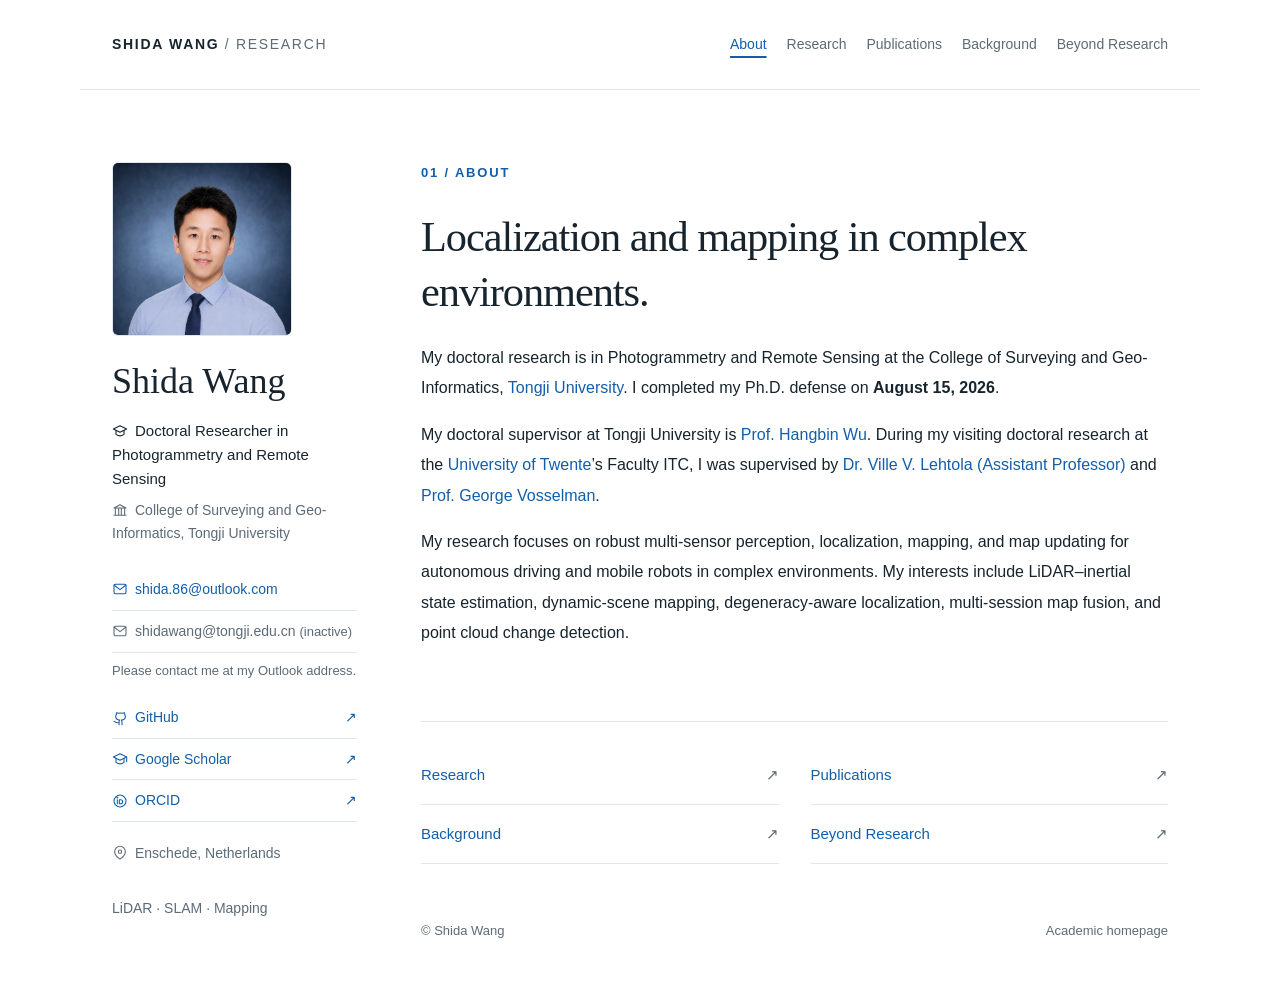
==== index.html @ eaeb23a0 "Publish academic homepage" ====
<!doctype html>
<html lang="en"><head><meta charset="utf-8"><meta name="viewport" content="width=device-width, initial-scale=1"><meta name="description" content="About · Shida Wang — LiDAR–inertial SLAM, mobile mapping, and point cloud change detection."><title>About · Shida Wang</title><link rel="stylesheet" href="style.css"></head><body><a class="skip" href="#main">Skip to content</a><header class="topbar"><a href="index.html" class="wordmark">SHIDA WANG<span> / RESEARCH</span></a><nav aria-label="Main navigation"><a href="index.html" aria-current="page">About</a><a href="research.html">Research</a><a href="publications.html">Publications</a><a href="background.html">Background</a><a href="life.html">Beyond Research</a></nav></header><div class="layout"><aside class="profile"><img class="portrait" src="images/shida-wang-portrait.jpg" alt="Portrait of Shida Wang" width="180" height="174" decoding="async"><h1>Shida Wang</h1><p class="role"><svg class="small-icon" viewBox="0 0 24 24" aria-hidden="true" fill="none" stroke="currentColor" stroke-width="1.6" stroke-linecap="round" stroke-linejoin="round"><path d="m2 9 10-5 10 5-10 5-10-5Z"/><path d="M6 11v6c4 3 8 3 12 0v-6"/></svg>Doctoral Researcher in Photogrammetry and Remote Sensing</p><p class="affiliation"><svg class="small-icon" viewBox="0 0 24 24" aria-hidden="true" fill="none" stroke="currentColor" stroke-width="1.6" stroke-linecap="round" stroke-linejoin="round"><path d="m3 9 9-5 9 5H3ZM5 10v9M10 10v9M14 10v9M19 10v9M3 20h18"/></svg>College of Surveying and Geo-Informatics, Tongji University</p><a class="profile-link email" href="mailto:shida.86@outlook.com"><svg class="small-icon" viewBox="0 0 24 24" aria-hidden="true" fill="none" stroke="currentColor" stroke-width="1.6" stroke-linecap="round" stroke-linejoin="round"><rect x="3" y="5" width="18" height="14" rx="2"/><path d="m3 6 9 7 9-7"/></svg>shida.86@outlook.com</a><div class="profile-link email inactive-email"><span><svg class="small-icon" viewBox="0 0 24 24" aria-hidden="true" fill="none" stroke="currentColor" stroke-width="1.6" stroke-linecap="round" stroke-linejoin="round"><rect x="3" y="5" width="18" height="14" rx="2"/><path d="m3 6 9 7 9-7"/></svg>shidawang@tongji.edu.cn <span class="email-status">(inactive)</span></span></div><p class="contact-note">Please contact me at my Outlook address.</p><a class="profile-link" href="https://github.com/Shidabot"><span class="link-label"><svg class="small-icon" viewBox="0 0 24 24" aria-hidden="true" fill="none" stroke="currentColor" stroke-width="1.6" stroke-linecap="round" stroke-linejoin="round"><path d="M9 19c-4 1-4-2-6-2m12 5v-4a3.5 3.5 0 0 0-1-3c3-.3 6-1.5 6-5a4 4 0 0 0-1-3c.3-1 .3-2-.2-3-2-.1-3 1-3 1a11 11 0 0 0-6 0s-1-1.1-3-1c-.5 1-.5 2-.2 3a4 4 0 0 0-1 3c0 3.5 3 4.7 6 5a3.5 3.5 0 0 0-1 3v4"/></svg>GitHub</span> <span aria-hidden="true">↗</span></a><a class="profile-link" href="https://scholar.google.com/citations?user=QrZsB-YAAAAJ"><span class="link-label"><svg class="small-icon" viewBox="0 0 24 24" aria-hidden="true" fill="none" stroke="currentColor" stroke-width="1.6" stroke-linecap="round" stroke-linejoin="round"><path d="m2 9 10-5 10 5-10 5-10-5Z"/><path d="M6 11v6c4 3 8 3 12 0v-6M22 9v7"/></svg>Google Scholar</span> <span aria-hidden="true">↗</span></a><a class="profile-link" href="https://orcid.org/0000-0001-6364-7758"><span class="link-label"><svg class="small-icon" viewBox="0 0 24 24" aria-hidden="true" fill="none" stroke="currentColor" stroke-width="1.6" stroke-linecap="round" stroke-linejoin="round"><circle cx="12" cy="12" r="9"/><path d="M8 10v6M11 10h2a3 3 0 0 1 0 6h-2v-6"/><circle cx="8" cy="7" r=".6"/></svg>ORCID</span> <span aria-hidden="true">↗</span></a><p class="address"><svg class="small-icon" viewBox="0 0 24 24" aria-hidden="true" fill="none" stroke="currentColor" stroke-width="1.6" stroke-linecap="round" stroke-linejoin="round"><path d="M20 10c0 6-8 11-8 11S4 16 4 10a8 8 0 1 1 16 0Z"/><circle cx="12" cy="10" r="2.5"/></svg>Enschede, Netherlands</p><div class="profile-note">LiDAR · SLAM · Mapping</div></aside><main id="main"><section id="about" class="intro"><div class="eyebrow">01 / ABOUT</div><h2>Localization and mapping in complex environments.</h2><p>My doctoral research is in Photogrammetry and Remote Sensing at the College of Surveying and Geo-Informatics, <a href="https://en.tongji.edu.cn/">Tongji University</a>. I completed my Ph.D. defense on <strong>August 15, 2026</strong>.</p><p>My doctoral supervisor at Tongji University is <a href="https://celiang.tongji.edu.cn/info/1300/4267.htm">Prof. Hangbin Wu</a>. During my visiting doctoral research at the <a href="https://www.utwente.nl/en/">University of Twente</a>’s Faculty ITC, I was supervised by <a href="https://people.utwente.nl/v.v.lehtola">Dr. Ville V. Lehtola (Assistant Professor)</a> and <a href="https://people.utwente.nl/george.vosselman">Prof. George Vosselman</a>.</p><p>My research focuses on robust multi-sensor perception, localization, mapping, and map updating for autonomous driving and mobile robots in complex environments. My interests include LiDAR–inertial state estimation, dynamic-scene mapping, degeneracy-aware localization, multi-session map fusion, and point cloud change detection.</p></section><div class="page-links" aria-label="Explore"><a href="research.html">Research<span aria-hidden="true">↗</span></a><a href="publications.html">Publications<span aria-hidden="true">↗</span></a><a href="background.html">Background<span aria-hidden="true">↗</span></a><a href="life.html">Beyond Research<span aria-hidden="true">↗</span></a></div><footer><span>© Shida Wang</span><span>Academic homepage</span></footer></main></div></body></html>
---- style.css ----
:root{color-scheme:light;--ink:#17242d;--muted:#5d6b76;--accent:#125eab;--line:#e0e6eb;--background:#fff}
*{box-sizing:border-box}html{scroll-behavior:smooth;scroll-padding-top:6rem}body{margin:0;background:var(--background);color:var(--ink);font-family:Arial,sans-serif;font-size:16px;line-height:1.75}a{color:var(--accent);text-decoration:none}a:hover{text-decoration:underline}a:focus-visible{outline:3px solid var(--accent);outline-offset:5px}.skip{position:absolute;left:1rem;top:-5rem;background:white;padding:.5rem;z-index:3}.skip:focus{top:1rem}.topbar{max-width:1120px;margin:auto;min-height:90px;padding:1.25rem 2rem;display:flex;align-items:center;justify-content:space-between;border-bottom:1px solid var(--line);gap:1.5rem}.wordmark{color:var(--ink);font-size:.875rem;font-weight:bold;letter-spacing:.12em}.wordmark span{color:var(--muted);font-weight:normal}nav{display:flex;gap:1.6rem;flex-wrap:wrap}nav a{color:var(--muted);font-size:.875rem}.layout{max-width:1120px;margin:0 auto;display:grid;grid-template-columns:245px minmax(0,1fr);gap:5rem;padding:4.5rem 2rem 2rem}.profile{align-self:start;position:sticky;top:3rem}.monogram{width:150px;height:150px;background:#edf3f9;color:#125eab;display:grid;place-items:center;border-radius:50%;font-family:Georgia,serif;font-size:4.5rem;letter-spacing:-.08em;border:1px solid #dce7f2}h1{font-family:Georgia,"Times New Roman",serif;font-size:2.25rem;line-height:1.2;font-weight:normal;margin:1.5rem 0 .5rem}.handle{color:var(--muted);margin:0 0 1.5rem;font-size:.9375rem}.profile-link{display:flex;justify-content:space-between;max-width:180px;border-bottom:1px solid var(--line);padding:.5rem 0}.profile-note{font-size:.875rem;color:var(--muted);margin-top:2rem}main{min-width:0}section{padding:2rem 0 2.5rem;border-bottom:1px solid var(--line)}section.intro{padding-top:0;padding-bottom:3.5rem}.eyebrow{font-size:.8125rem;font-weight:bold;letter-spacing:.14em;color:var(--accent);margin-bottom:1.5rem}.intro h2{font-family:Georgia,"Times New Roman",serif;font-weight:normal;font-size:3.25rem;letter-spacing:-.03em;line-height:1.15;margin:0 0 1.5rem}.section-heading{display:flex;align-items:center;justify-content:space-between;gap:1rem}.section-heading h2{font-family:Georgia,"Times New Roman",serif;font-size:1.65rem;line-height:1.3;font-weight:normal;margin:0 0 1.25rem}.section-heading span{color:var(--muted);font-size:.8125rem}.draft{color:var(--muted);margin:.5rem 0}.publication{display:grid;grid-template-columns:50px minmax(0,1fr);gap:1rem;padding:1.25rem 0}.publication h3{font-size:1.0625rem;margin:0}.publication p{margin:.25rem 0}.year,.venue{color:var(--muted);font-size:.875rem}.paper-links{display:flex;gap:1rem;font-size:.875rem}footer{display:flex;justify-content:space-between;gap:1rem;padding:2rem 0;color:var(--muted);font-size:.8125rem}@media(max-width:800px){.layout{gap:2.5rem;grid-template-columns:180px minmax(0,1fr)}.intro h2{font-size:2.5rem}}@media(max-width:600px){.topbar{padding:1.25rem;flex-direction:column;align-items:flex-start;gap:.75rem}nav{gap:1.25rem}.layout{display:block;padding:2.5rem 1.25rem 1rem}.profile{position:static;padding-bottom:2rem;margin-bottom:2rem;border-bottom:1px solid var(--line)}.monogram{width:95px;height:95px;font-size:3rem}.profile-note{margin-top:1rem}.intro h2{font-size:2.4rem}.section-heading h2{font-size:1.5rem}footer{flex-wrap:wrap}}@media(prefers-reduced-motion:reduce){html{scroll-behavior:auto}}
nav button{font:inherit;font-size:.875rem;color:var(--accent);background:transparent;border:1px solid var(--line);border-radius:4px;padding:.15rem .6rem;cursor:pointer}nav button:hover{background:#edf3f9}nav button:focus-visible{outline:3px solid var(--accent);outline-offset:4px}
.layout{grid-template-columns:245px minmax(0,1fr);gap:4rem}.role{font-size:.9375rem;margin:1rem 0 .5rem;color:var(--ink);line-height:1.6}.affiliation{font-size:.875rem;color:var(--muted);line-height:1.65;margin:0 0 1.5rem}.profile-link{max-width:100%;font-size:.875rem}.email{overflow-wrap:anywhere}.intro h2{font-family:Georgia,serif;font-size:2.65rem;line-height:1.3;letter-spacing:-.025em}.intro p{line-height:1.9}.research-grid{display:grid;grid-template-columns:1fr 1fr;gap:1.75rem 2rem}.research-item{border-top:2px solid #125eab;padding-top:1rem}.topic-number{color:var(--muted);font-size:.8125rem}.research-item h3{font-size:1.0625rem;line-height:1.5;margin:.5rem 0}.research-item p{font-size:.9375rem;color:var(--muted);margin:.5rem 0;line-height:1.85}.subheading{font-size:.875rem;color:var(--accent);letter-spacing:.05em;margin:1.5rem 0 .5rem}.publication{border-bottom:1px solid #edf0f3;padding:1.5rem 0}.publication:last-child{border-bottom:0}.publication h3{line-height:1.65}.authors{font-size:.875rem;color:var(--muted);line-height:1.7}.authors strong{color:var(--ink)}.venue{font-style:italic;line-height:1.65}.author-tag{display:inline-block;font-size:.8125rem;color:var(--accent);margin-top:.5rem}.experience{display:grid;grid-template-columns:90px minmax(0,1fr);gap:1.5rem;padding:1rem 0}.experience h3{font-size:1rem;line-height:1.65;margin:0}.experience p{font-size:.9375rem;margin:.3rem 0}.detail{color:var(--muted)}.honors{padding-left:1.25rem}.honors li{padding:.35rem 0;font-size:.9375rem}.skills{display:grid;grid-template-columns:150px minmax(0,1fr);gap:.8rem 1.5rem;font-size:.9375rem}.skills dt{font-weight:bold}.skills dd{margin:0;color:var(--muted);overflow-wrap:anywhere}section{scroll-margin-top:1rem}@media(max-width:850px){.layout{grid-template-columns:200px minmax(0,1fr);gap:2rem}.research-grid{grid-template-columns:1fr}.intro h2{font-size:2.2rem}.skills{grid-template-columns:1fr;gap:.3rem}.skills dd{margin-bottom:.75rem}}@media(max-width:600px){.layout{display:block}.profile{display:grid;grid-template-columns:100px minmax(0,1fr);column-gap:1.25rem}.profile .monogram{grid-row:1/4}.profile h1{font-size:1.8rem;margin:0}.profile .role,.profile .affiliation{margin:.3rem 0}.profile-link,.profile-note{grid-column:1/-1}.profile-note{margin-top:.75rem}.experience{grid-template-columns:1fr;gap:.25rem}.intro h2{font-size:2rem}.publication{grid-template-columns:1fr;gap:.2rem}.research-grid{gap:1.5rem}nav{align-items:center}.topbar .wordmark{font-size:.8125rem}}

nav a[aria-current="page"]{color:var(--accent);text-decoration:underline;text-underline-offset:7px;text-decoration-thickness:2px}nav{gap:1.25rem}.page-links{display:grid;grid-template-columns:1fr 1fr;gap:0 2rem;margin:1.5rem 0}.page-links a{padding:1rem 0;border-bottom:1px solid var(--line);display:flex;align-items:center;justify-content:space-between;font-size:.9375rem}.page-links a span{color:var(--muted)}main>.eyebrow+section{padding-top:0}main>.eyebrow{margin-bottom:1.5rem}@media(max-width:1000px){.topbar{align-items:flex-start;flex-direction:column;gap:1rem}nav{gap:.75rem 1.25rem}}@media(max-width:600px){.page-links{grid-template-columns:1fr}}

.photo-gallery{display:grid;grid-template-columns:minmax(0,1fr) minmax(0,1fr);gap:1.75rem;align-items:start;margin-top:2rem}.photo-gallery figure{margin:0;min-width:0}.photo-gallery img{display:block;width:100%;height:auto;border-radius:4px}.photo-gallery figure>a{display:block}.photo-gallery figcaption{padding:.8rem 0}.photo-gallery h3{font-size:1rem;line-height:1.5;margin:0}.photo-gallery figcaption p{font-size:.875rem;color:var(--muted);margin:.2rem 0;line-height:1.6}@media(max-width:850px){.photo-gallery{grid-template-columns:1fr;gap:1.5rem}}

/* Independent photo columns preserve natural image proportions. */
.photo-gallery{display:block;columns:2;column-gap:1.75rem}.photo-gallery figure{break-inside:avoid;margin:0 0 1.5rem}.photo-gallery figure:nth-child(2){break-after:column}@media(max-width:850px){.photo-gallery{columns:1}.photo-gallery figure:nth-child(2){break-after:auto}}

.photo-gallery figure:nth-child(1) img,.photo-gallery figure:nth-child(4) img{aspect-ratio:10/7;object-fit:cover}.photo-gallery figure:nth-child(2) img,.photo-gallery figure:nth-child(3) img{aspect-ratio:3/4;object-fit:cover}.photo-gallery figure:nth-child(2) img{object-position:center 65%}

.portrait{display:block;width:180px;max-width:100%;height:auto;border-radius:6px;border:1px solid var(--line)}@media(max-width:600px){.profile .portrait{grid-row:1/4;width:100px;align-self:start}}

.inactive-email{color:var(--muted)}.email-status{font-size:.8125rem}.contact-note{font-size:.8125rem;line-height:1.6;color:var(--muted);margin:.5rem 0 1rem}@media(max-width:600px){.contact-note{grid-column:1/-1}}

.small-icon{display:inline-block;width:16px;height:16px;flex:none;vertical-align:-3px;margin-right:7px}.link-label{display:inline-flex;align-items:center}.profile-link.email{display:block}.defense-note{font-size:.8125rem;line-height:1.6;color:var(--accent);margin:.5rem 0 1rem}@media(max-width:600px){.defense-note{grid-column:2}.profile .portrait{grid-row:1/5}}

.address{font-size:.875rem;color:var(--muted);margin:1.25rem 0 0;line-height:1.6}@media(max-width:600px){.address{grid-column:1/-1}.profile .portrait{grid-row:1/4}}
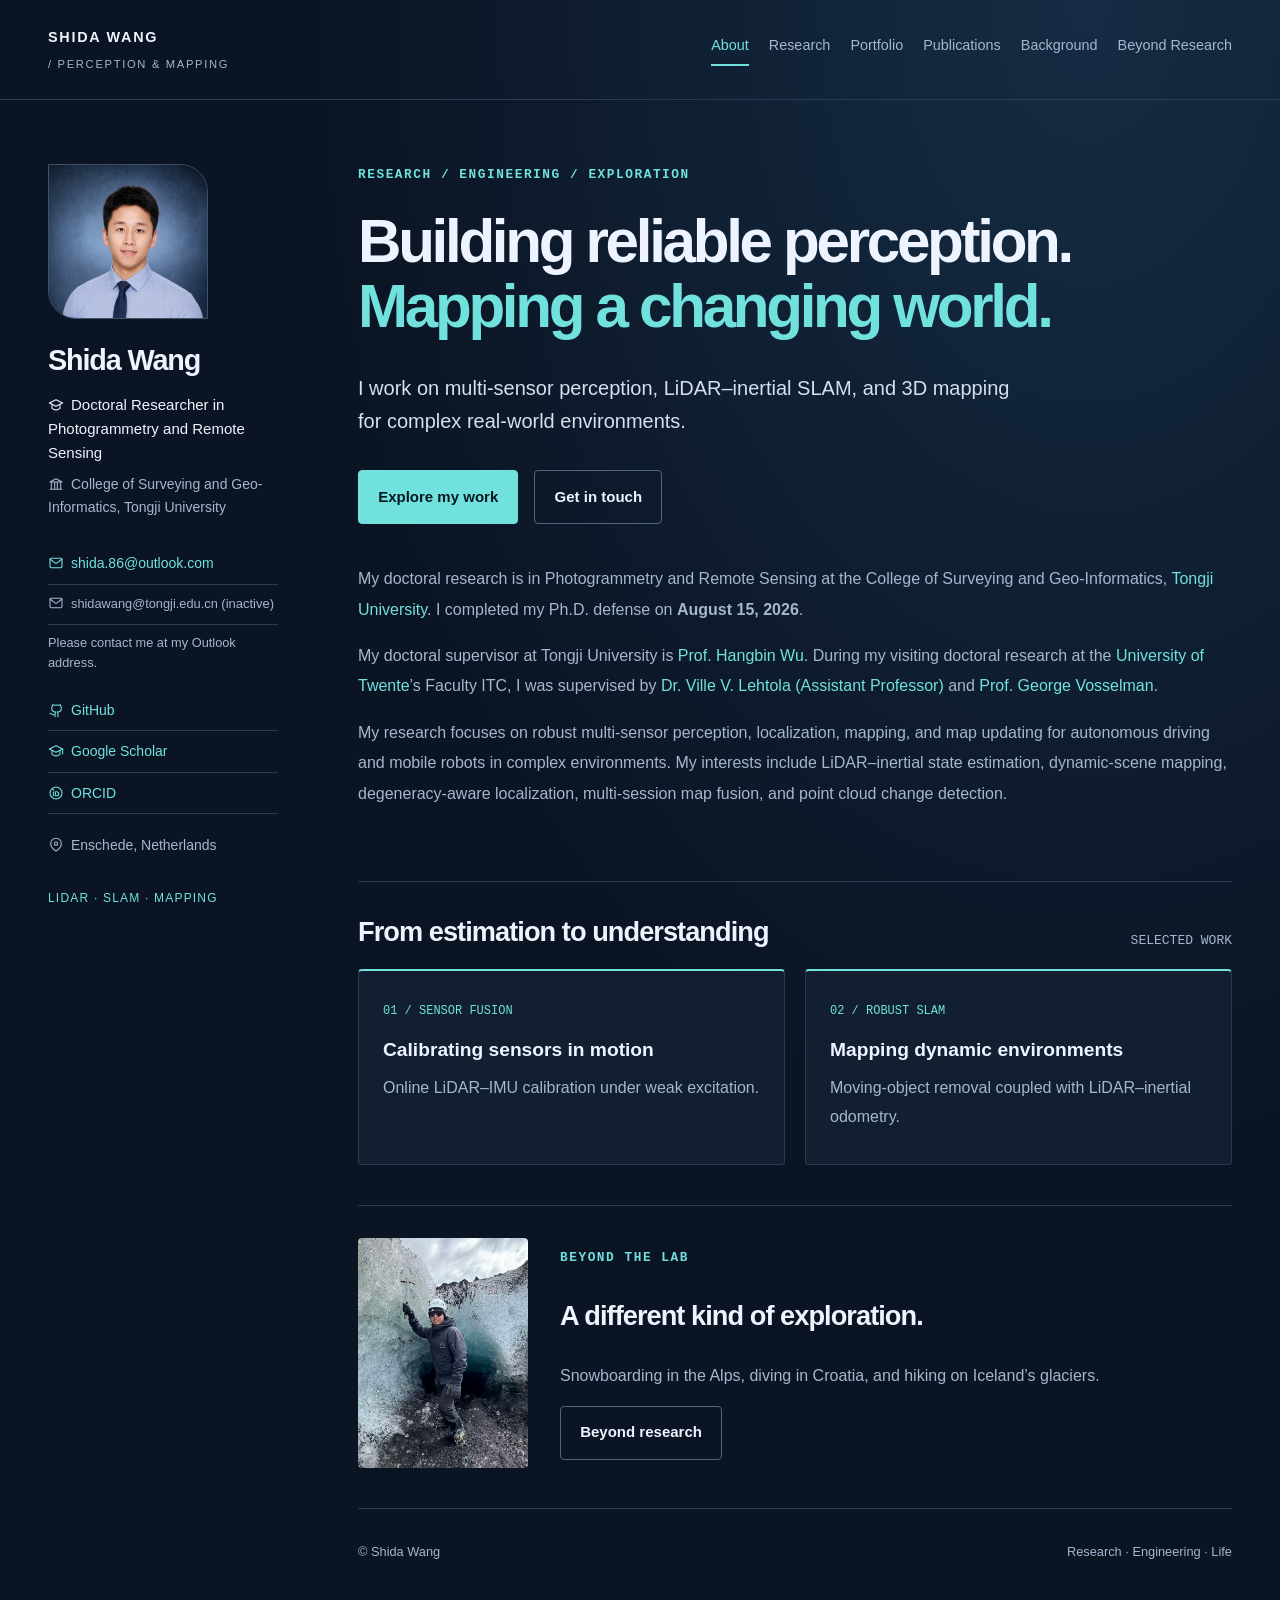
==== commit 28b34851: "Redesign personal site with research, engineering portfolio and life" ====
--- a/index.html
+++ b/index.html
@@ -1,2 +1,2 @@
-<!doctype html>
-<html lang="en"><head><meta charset="utf-8"><meta name="viewport" content="width=device-width, initial-scale=1"><meta name="description" content="About · Shida Wang — LiDAR–inertial SLAM, mobile mapping, and point cloud change detection."><title>About · Shida Wang</title><link rel="stylesheet" href="style.css"></head><body><a class="skip" href="#main">Skip to content</a><header class="topbar"><a href="index.html" class="wordmark">SHIDA WANG<span> / RESEARCH</span></a><nav aria-label="Main navigation"><a href="index.html" aria-current="page">About</a><a href="research.html">Research</a><a href="publications.html">Publications</a><a href="background.html">Background</a><a href="life.html">Beyond Research</a></nav></header><div class="layout"><aside class="profile"><img class="portrait" src="images/shida-wang-portrait.jpg" alt="Portrait of Shida Wang" width="180" height="174" decoding="async"><h1>Shida Wang</h1><p class="role"><svg class="small-icon" viewBox="0 0 24 24" aria-hidden="true" fill="none" stroke="currentColor" stroke-width="1.6" stroke-linecap="round" stroke-linejoin="round"><path d="m2 9 10-5 10 5-10 5-10-5Z"/><path d="M6 11v6c4 3 8 3 12 0v-6"/></svg>Doctoral Researcher in Photogrammetry and Remote Sensing</p><p class="affiliation"><svg class="small-icon" viewBox="0 0 24 24" aria-hidden="true" fill="none" stroke="currentColor" stroke-width="1.6" stroke-linecap="round" stroke-linejoin="round"><path d="m3 9 9-5 9 5H3ZM5 10v9M10 10v9M14 10v9M19 10v9M3 20h18"/></svg>College of Surveying and Geo-Informatics, Tongji University</p><a class="profile-link email" href="mailto:shida.86@outlook.com"><svg class="small-icon" viewBox="0 0 24 24" aria-hidden="true" fill="none" stroke="currentColor" stroke-width="1.6" stroke-linecap="round" stroke-linejoin="round"><rect x="3" y="5" width="18" height="14" rx="2"/><path d="m3 6 9 7 9-7"/></svg>shida.86@outlook.com</a><div class="profile-link email inactive-email"><span><svg class="small-icon" viewBox="0 0 24 24" aria-hidden="true" fill="none" stroke="currentColor" stroke-width="1.6" stroke-linecap="round" stroke-linejoin="round"><rect x="3" y="5" width="18" height="14" rx="2"/><path d="m3 6 9 7 9-7"/></svg>shidawang@tongji.edu.cn <span class="email-status">(inactive)</span></span></div><p class="contact-note">Please contact me at my Outlook address.</p><a class="profile-link" href="https://github.com/Shidabot"><span class="link-label"><svg class="small-icon" viewBox="0 0 24 24" aria-hidden="true" fill="none" stroke="currentColor" stroke-width="1.6" stroke-linecap="round" stroke-linejoin="round"><path d="M9 19c-4 1-4-2-6-2m12 5v-4a3.5 3.5 0 0 0-1-3c3-.3 6-1.5 6-5a4 4 0 0 0-1-3c.3-1 .3-2-.2-3-2-.1-3 1-3 1a11 11 0 0 0-6 0s-1-1.1-3-1c-.5 1-.5 2-.2 3a4 4 0 0 0-1 3c0 3.5 3 4.7 6 5a3.5 3.5 0 0 0-1 3v4"/></svg>GitHub</span> <span aria-hidden="true">↗</span></a><a class="profile-link" href="https://scholar.google.com/citations?user=QrZsB-YAAAAJ"><span class="link-label"><svg class="small-icon" viewBox="0 0 24 24" aria-hidden="true" fill="none" stroke="currentColor" stroke-width="1.6" stroke-linecap="round" stroke-linejoin="round"><path d="m2 9 10-5 10 5-10 5-10-5Z"/><path d="M6 11v6c4 3 8 3 12 0v-6M22 9v7"/></svg>Google Scholar</span> <span aria-hidden="true">↗</span></a><a class="profile-link" href="https://orcid.org/0000-0001-6364-7758"><span class="link-label"><svg class="small-icon" viewBox="0 0 24 24" aria-hidden="true" fill="none" stroke="currentColor" stroke-width="1.6" stroke-linecap="round" stroke-linejoin="round"><circle cx="12" cy="12" r="9"/><path d="M8 10v6M11 10h2a3 3 0 0 1 0 6h-2v-6"/><circle cx="8" cy="7" r=".6"/></svg>ORCID</span> <span aria-hidden="true">↗</span></a><p class="address"><svg class="small-icon" viewBox="0 0 24 24" aria-hidden="true" fill="none" stroke="currentColor" stroke-width="1.6" stroke-linecap="round" stroke-linejoin="round"><path d="M20 10c0 6-8 11-8 11S4 16 4 10a8 8 0 1 1 16 0Z"/><circle cx="12" cy="10" r="2.5"/></svg>Enschede, Netherlands</p><div class="profile-note">LiDAR · SLAM · Mapping</div></aside><main id="main"><section id="about" class="intro"><div class="eyebrow">01 / ABOUT</div><h2>Localization and mapping in complex environments.</h2><p>My doctoral research is in Photogrammetry and Remote Sensing at the College of Surveying and Geo-Informatics, <a href="https://en.tongji.edu.cn/">Tongji University</a>. I completed my Ph.D. defense on <strong>August 15, 2026</strong>.</p><p>My doctoral supervisor at Tongji University is <a href="https://celiang.tongji.edu.cn/info/1300/4267.htm">Prof. Hangbin Wu</a>. During my visiting doctoral research at the <a href="https://www.utwente.nl/en/">University of Twente</a>’s Faculty ITC, I was supervised by <a href="https://people.utwente.nl/v.v.lehtola">Dr. Ville V. Lehtola (Assistant Professor)</a> and <a href="https://people.utwente.nl/george.vosselman">Prof. George Vosselman</a>.</p><p>My research focuses on robust multi-sensor perception, localization, mapping, and map updating for autonomous driving and mobile robots in complex environments. My interests include LiDAR–inertial state estimation, dynamic-scene mapping, degeneracy-aware localization, multi-session map fusion, and point cloud change detection.</p></section><div class="page-links" aria-label="Explore"><a href="research.html">Research<span aria-hidden="true">↗</span></a><a href="publications.html">Publications<span aria-hidden="true">↗</span></a><a href="background.html">Background<span aria-hidden="true">↗</span></a><a href="life.html">Beyond Research<span aria-hidden="true">↗</span></a></div><footer><span>© Shida Wang</span><span>Academic homepage</span></footer></main></div></body></html>+<!doctype html>
+<html lang="en"><head><meta charset="utf-8"><meta name="viewport" content="width=device-width, initial-scale=1"><meta name="description" content="About · Shida Wang — LiDAR–inertial SLAM, mobile mapping, and point cloud change detection."><title>Shida Wang · Research &amp; Robotics Perception</title><link rel="icon" href="favicon.svg" type="image/svg+xml"><link rel="stylesheet" href="style.css"></head><body><a class="skip" href="#main">Skip to content</a><header class="topbar"><a href="index.html" class="wordmark">SHIDA WANG<span> / PERCEPTION &amp; MAPPING</span></a><nav aria-label="Main navigation"><a href="index.html" aria-current="page">About</a><a href="research.html">Research</a><a href="portfolio.html">Portfolio</a><a href="publications.html">Publications</a><a href="background.html">Background</a><a href="life.html">Beyond Research</a></nav></header><div class="layout"><aside class="profile"><img class="portrait" src="images/shida-wang-portrait.jpg" alt="Portrait of Shida Wang" width="180" height="174" decoding="async"><h1>Shida Wang</h1><p class="role"><svg class="small-icon" viewBox="0 0 24 24" aria-hidden="true" fill="none" stroke="currentColor" stroke-width="1.6" stroke-linecap="round" stroke-linejoin="round"><path d="m2 9 10-5 10 5-10 5-10-5Z"/><path d="M6 11v6c4 3 8 3 12 0v-6"/></svg>Doctoral Researcher in Photogrammetry and Remote Sensing</p><p class="affiliation"><svg class="small-icon" viewBox="0 0 24 24" aria-hidden="true" fill="none" stroke="currentColor" stroke-width="1.6" stroke-linecap="round" stroke-linejoin="round"><path d="m3 9 9-5 9 5H3ZM5 10v9M10 10v9M14 10v9M19 10v9M3 20h18"/></svg>College of Surveying and Geo-Informatics, Tongji University</p><a class="profile-link email" href="mailto:shida.86@outlook.com"><svg class="small-icon" viewBox="0 0 24 24" aria-hidden="true" fill="none" stroke="currentColor" stroke-width="1.6" stroke-linecap="round" stroke-linejoin="round"><rect x="3" y="5" width="18" height="14" rx="2"/><path d="m3 6 9 7 9-7"/></svg>shida.86@outlook.com</a><div class="profile-link email inactive-email"><span><svg class="small-icon" viewBox="0 0 24 24" aria-hidden="true" fill="none" stroke="currentColor" stroke-width="1.6" stroke-linecap="round" stroke-linejoin="round"><rect x="3" y="5" width="18" height="14" rx="2"/><path d="m3 6 9 7 9-7"/></svg>shidawang@tongji.edu.cn <span class="email-status">(inactive)</span></span></div><p class="contact-note">Please contact me at my Outlook address.</p><a class="profile-link" href="https://github.com/Shidabot"><span class="link-label"><svg class="small-icon" viewBox="0 0 24 24" aria-hidden="true" fill="none" stroke="currentColor" stroke-width="1.6" stroke-linecap="round" stroke-linejoin="round"><path d="M9 19c-4 1-4-2-6-2m12 5v-4a3.5 3.5 0 0 0-1-3c3-.3 6-1.5 6-5a4 4 0 0 0-1-3c.3-1 .3-2-.2-3-2-.1-3 1-3 1a11 11 0 0 0-6 0s-1-1.1-3-1c-.5 1-.5 2-.2 3a4 4 0 0 0-1 3c0 3.5 3 4.7 6 5a3.5 3.5 0 0 0-1 3v4"/></svg>GitHub</span> </a><a class="profile-link" href="https://scholar.google.com/citations?user=QrZsB-YAAAAJ"><span class="link-label"><svg class="small-icon" viewBox="0 0 24 24" aria-hidden="true" fill="none" stroke="currentColor" stroke-width="1.6" stroke-linecap="round" stroke-linejoin="round"><path d="m2 9 10-5 10 5-10 5-10-5Z"/><path d="M6 11v6c4 3 8 3 12 0v-6M22 9v7"/></svg>Google Scholar</span> </a><a class="profile-link" href="https://orcid.org/0000-0001-6364-7758"><span class="link-label"><svg class="small-icon" viewBox="0 0 24 24" aria-hidden="true" fill="none" stroke="currentColor" stroke-width="1.6" stroke-linecap="round" stroke-linejoin="round"><circle cx="12" cy="12" r="9"/><path d="M8 10v6M11 10h2a3 3 0 0 1 0 6h-2v-6"/><circle cx="8" cy="7" r=".6"/></svg>ORCID</span> </a><p class="address"><svg class="small-icon" viewBox="0 0 24 24" aria-hidden="true" fill="none" stroke="currentColor" stroke-width="1.6" stroke-linecap="round" stroke-linejoin="round"><path d="M20 10c0 6-8 11-8 11S4 16 4 10a8 8 0 1 1 16 0Z"/><circle cx="12" cy="10" r="2.5"/></svg>Enschede, Netherlands</p><div class="profile-note">LiDAR · SLAM · Mapping</div></aside><main id="main"><section id="about" class="intro"><div class="eyebrow">RESEARCH / ENGINEERING / EXPLORATION</div><h2>Building reliable perception.<br><span class="accent-text">Mapping a changing world.</span></h2><p class="lead">I work on multi-sensor perception, LiDAR–inertial SLAM, and 3D mapping for complex real-world environments.</p><div class="actions"><a class="button" href="portfolio.html">Explore my work</a><a class="button secondary" href="mailto:shida.86@outlook.com">Get in touch</a></div><p>My doctoral research is in Photogrammetry and Remote Sensing at the College of Surveying and Geo-Informatics, <a href="https://en.tongji.edu.cn/">Tongji University</a>. I completed my Ph.D. defense on <strong>August 15, 2026</strong>.</p><p>My doctoral supervisor at Tongji University is <a href="https://celiang.tongji.edu.cn/info/1300/4267.htm">Prof. Hangbin Wu</a>. During my visiting doctoral research at the <a href="https://www.utwente.nl/en/">University of Twente</a>’s Faculty ITC, I was supervised by <a href="https://people.utwente.nl/v.v.lehtola">Dr. Ville V. Lehtola (Assistant Professor)</a> and <a href="https://people.utwente.nl/george.vosselman">Prof. George Vosselman</a>.</p><p>My research focuses on robust multi-sensor perception, localization, mapping, and map updating for autonomous driving and mobile robots in complex environments. My interests include LiDAR–inertial state estimation, dynamic-scene mapping, degeneracy-aware localization, multi-session map fusion, and point cloud change detection.</p></section><section class="home-work"><div class="section-heading"><h2>From estimation to understanding</h2><span>SELECTED WORK</span></div><div class="research-grid"><a class="research-item" href="portfolio.html#calibration"><span class="topic-number">01 / SENSOR FUSION</span><h3>Calibrating sensors in motion</h3><p>Online LiDAR–IMU calibration under weak excitation.</p></a><a class="research-item" href="portfolio.html#mapping"><span class="topic-number">02 / ROBUST SLAM</span><h3>Mapping dynamic environments</h3><p>Moving-object removal coupled with LiDAR–inertial odometry.</p></a></div></section><section class="life-preview"><img src="images/vatnajokull-hiking.jpg" alt="Hiking on Vatnajökull glacier in Iceland" loading="lazy"><div><div class="eyebrow">BEYOND THE LAB</div><h2>A different kind of exploration.</h2><p>Snowboarding in the Alps, diving in Croatia, and hiking on Iceland’s glaciers.</p><a class="button secondary" href="life.html">Beyond research</a></div></section><footer><span>© Shida Wang</span><span>Research · Engineering · Life</span></footer></main></div></body></html>
--- a/style.css
+++ b/style.css
@@ -1,21 +1,25 @@
-:root{color-scheme:light;--ink:#17242d;--muted:#5d6b76;--accent:#125eab;--line:#e0e6eb;--background:#fff}
-*{box-sizing:border-box}html{scroll-behavior:smooth;scroll-padding-top:6rem}body{margin:0;background:var(--background);color:var(--ink);font-family:Arial,sans-serif;font-size:16px;line-height:1.75}a{color:var(--accent);text-decoration:none}a:hover{text-decoration:underline}a:focus-visible{outline:3px solid var(--accent);outline-offset:5px}.skip{position:absolute;left:1rem;top:-5rem;background:white;padding:.5rem;z-index:3}.skip:focus{top:1rem}.topbar{max-width:1120px;margin:auto;min-height:90px;padding:1.25rem 2rem;display:flex;align-items:center;justify-content:space-between;border-bottom:1px solid var(--line);gap:1.5rem}.wordmark{color:var(--ink);font-size:.875rem;font-weight:bold;letter-spacing:.12em}.wordmark span{color:var(--muted);font-weight:normal}nav{display:flex;gap:1.6rem;flex-wrap:wrap}nav a{color:var(--muted);font-size:.875rem}.layout{max-width:1120px;margin:0 auto;display:grid;grid-template-columns:245px minmax(0,1fr);gap:5rem;padding:4.5rem 2rem 2rem}.profile{align-self:start;position:sticky;top:3rem}.monogram{width:150px;height:150px;background:#edf3f9;color:#125eab;display:grid;place-items:center;border-radius:50%;font-family:Georgia,serif;font-size:4.5rem;letter-spacing:-.08em;border:1px solid #dce7f2}h1{font-family:Georgia,"Times New Roman",serif;font-size:2.25rem;line-height:1.2;font-weight:normal;margin:1.5rem 0 .5rem}.handle{color:var(--muted);margin:0 0 1.5rem;font-size:.9375rem}.profile-link{display:flex;justify-content:space-between;max-width:180px;border-bottom:1px solid var(--line);padding:.5rem 0}.profile-note{font-size:.875rem;color:var(--muted);margin-top:2rem}main{min-width:0}section{padding:2rem 0 2.5rem;border-bottom:1px solid var(--line)}section.intro{padding-top:0;padding-bottom:3.5rem}.eyebrow{font-size:.8125rem;font-weight:bold;letter-spacing:.14em;color:var(--accent);margin-bottom:1.5rem}.intro h2{font-family:Georgia,"Times New Roman",serif;font-weight:normal;font-size:3.25rem;letter-spacing:-.03em;line-height:1.15;margin:0 0 1.5rem}.section-heading{display:flex;align-items:center;justify-content:space-between;gap:1rem}.section-heading h2{font-family:Georgia,"Times New Roman",serif;font-size:1.65rem;line-height:1.3;font-weight:normal;margin:0 0 1.25rem}.section-heading span{color:var(--muted);font-size:.8125rem}.draft{color:var(--muted);margin:.5rem 0}.publication{display:grid;grid-template-columns:50px minmax(0,1fr);gap:1rem;padding:1.25rem 0}.publication h3{font-size:1.0625rem;margin:0}.publication p{margin:.25rem 0}.year,.venue{color:var(--muted);font-size:.875rem}.paper-links{display:flex;gap:1rem;font-size:.875rem}footer{display:flex;justify-content:space-between;gap:1rem;padding:2rem 0;color:var(--muted);font-size:.8125rem}@media(max-width:800px){.layout{gap:2.5rem;grid-template-columns:180px minmax(0,1fr)}.intro h2{font-size:2.5rem}}@media(max-width:600px){.topbar{padding:1.25rem;flex-direction:column;align-items:flex-start;gap:.75rem}nav{gap:1.25rem}.layout{display:block;padding:2.5rem 1.25rem 1rem}.profile{position:static;padding-bottom:2rem;margin-bottom:2rem;border-bottom:1px solid var(--line)}.monogram{width:95px;height:95px;font-size:3rem}.profile-note{margin-top:1rem}.intro h2{font-size:2.4rem}.section-heading h2{font-size:1.5rem}footer{flex-wrap:wrap}}@media(prefers-reduced-motion:reduce){html{scroll-behavior:auto}}
-nav button{font:inherit;font-size:.875rem;color:var(--accent);background:transparent;border:1px solid var(--line);border-radius:4px;padding:.15rem .6rem;cursor:pointer}nav button:hover{background:#edf3f9}nav button:focus-visible{outline:3px solid var(--accent);outline-offset:4px}
-.layout{grid-template-columns:245px minmax(0,1fr);gap:4rem}.role{font-size:.9375rem;margin:1rem 0 .5rem;color:var(--ink);line-height:1.6}.affiliation{font-size:.875rem;color:var(--muted);line-height:1.65;margin:0 0 1.5rem}.profile-link{max-width:100%;font-size:.875rem}.email{overflow-wrap:anywhere}.intro h2{font-family:Georgia,serif;font-size:2.65rem;line-height:1.3;letter-spacing:-.025em}.intro p{line-height:1.9}.research-grid{display:grid;grid-template-columns:1fr 1fr;gap:1.75rem 2rem}.research-item{border-top:2px solid #125eab;padding-top:1rem}.topic-number{color:var(--muted);font-size:.8125rem}.research-item h3{font-size:1.0625rem;line-height:1.5;margin:.5rem 0}.research-item p{font-size:.9375rem;color:var(--muted);margin:.5rem 0;line-height:1.85}.subheading{font-size:.875rem;color:var(--accent);letter-spacing:.05em;margin:1.5rem 0 .5rem}.publication{border-bottom:1px solid #edf0f3;padding:1.5rem 0}.publication:last-child{border-bottom:0}.publication h3{line-height:1.65}.authors{font-size:.875rem;color:var(--muted);line-height:1.7}.authors strong{color:var(--ink)}.venue{font-style:italic;line-height:1.65}.author-tag{display:inline-block;font-size:.8125rem;color:var(--accent);margin-top:.5rem}.experience{display:grid;grid-template-columns:90px minmax(0,1fr);gap:1.5rem;padding:1rem 0}.experience h3{font-size:1rem;line-height:1.65;margin:0}.experience p{font-size:.9375rem;margin:.3rem 0}.detail{color:var(--muted)}.honors{padding-left:1.25rem}.honors li{padding:.35rem 0;font-size:.9375rem}.skills{display:grid;grid-template-columns:150px minmax(0,1fr);gap:.8rem 1.5rem;font-size:.9375rem}.skills dt{font-weight:bold}.skills dd{margin:0;color:var(--muted);overflow-wrap:anywhere}section{scroll-margin-top:1rem}@media(max-width:850px){.layout{grid-template-columns:200px minmax(0,1fr);gap:2rem}.research-grid{grid-template-columns:1fr}.intro h2{font-size:2.2rem}.skills{grid-template-columns:1fr;gap:.3rem}.skills dd{margin-bottom:.75rem}}@media(max-width:600px){.layout{display:block}.profile{display:grid;grid-template-columns:100px minmax(0,1fr);column-gap:1.25rem}.profile .monogram{grid-row:1/4}.profile h1{font-size:1.8rem;margin:0}.profile .role,.profile .affiliation{margin:.3rem 0}.profile-link,.profile-note{grid-column:1/-1}.profile-note{margin-top:.75rem}.experience{grid-template-columns:1fr;gap:.25rem}.intro h2{font-size:2rem}.publication{grid-template-columns:1fr;gap:.2rem}.research-grid{gap:1.5rem}nav{align-items:center}.topbar .wordmark{font-size:.8125rem}}
-
-nav a[aria-current="page"]{color:var(--accent);text-decoration:underline;text-underline-offset:7px;text-decoration-thickness:2px}nav{gap:1.25rem}.page-links{display:grid;grid-template-columns:1fr 1fr;gap:0 2rem;margin:1.5rem 0}.page-links a{padding:1rem 0;border-bottom:1px solid var(--line);display:flex;align-items:center;justify-content:space-between;font-size:.9375rem}.page-links a span{color:var(--muted)}main>.eyebrow+section{padding-top:0}main>.eyebrow{margin-bottom:1.5rem}@media(max-width:1000px){.topbar{align-items:flex-start;flex-direction:column;gap:1rem}nav{gap:.75rem 1.25rem}}@media(max-width:600px){.page-links{grid-template-columns:1fr}}
-
-.photo-gallery{display:grid;grid-template-columns:minmax(0,1fr) minmax(0,1fr);gap:1.75rem;align-items:start;margin-top:2rem}.photo-gallery figure{margin:0;min-width:0}.photo-gallery img{display:block;width:100%;height:auto;border-radius:4px}.photo-gallery figure>a{display:block}.photo-gallery figcaption{padding:.8rem 0}.photo-gallery h3{font-size:1rem;line-height:1.5;margin:0}.photo-gallery figcaption p{font-size:.875rem;color:var(--muted);margin:.2rem 0;line-height:1.6}@media(max-width:850px){.photo-gallery{grid-template-columns:1fr;gap:1.5rem}}
+:root{color-scheme:light;--ink:#17242d;--muted:#5d6b76;--accent:#125eab;--line:#e0e6eb;--background:#fff}
+*{box-sizing:border-box}html{scroll-behavior:smooth;scroll-padding-top:6rem}body{margin:0;background:var(--background);color:var(--ink);font-family:Arial,sans-serif;font-size:16px;line-height:1.75}a{color:var(--accent);text-decoration:none}a:hover{text-decoration:underline}a:focus-visible{outline:3px solid var(--accent);outline-offset:5px}.skip{position:absolute;left:1rem;top:-5rem;background:white;padding:.5rem;z-index:3}.skip:focus{top:1rem}.topbar{max-width:1120px;margin:auto;min-height:90px;padding:1.25rem 2rem;display:flex;align-items:center;justify-content:space-between;border-bottom:1px solid var(--line);gap:1.5rem}.wordmark{color:var(--ink);font-size:.875rem;font-weight:bold;letter-spacing:.12em}.wordmark span{color:var(--muted);font-weight:normal}nav{display:flex;gap:1.6rem;flex-wrap:wrap}nav a{color:var(--muted);font-size:.875rem}.layout{max-width:1120px;margin:0 auto;display:grid;grid-template-columns:245px minmax(0,1fr);gap:5rem;padding:4.5rem 2rem 2rem}.profile{align-self:start;position:sticky;top:3rem}.monogram{width:150px;height:150px;background:#edf3f9;color:#125eab;display:grid;place-items:center;border-radius:50%;font-family:Georgia,serif;font-size:4.5rem;letter-spacing:-.08em;border:1px solid #dce7f2}h1{font-family:Georgia,"Times New Roman",serif;font-size:2.25rem;line-height:1.2;font-weight:normal;margin:1.5rem 0 .5rem}.handle{color:var(--muted);margin:0 0 1.5rem;font-size:.9375rem}.profile-link{display:flex;justify-content:space-between;max-width:180px;border-bottom:1px solid var(--line);padding:.5rem 0}.profile-note{font-size:.875rem;color:var(--muted);margin-top:2rem}main{min-width:0}section{padding:2rem 0 2.5rem;border-bottom:1px solid var(--line)}section.intro{padding-top:0;padding-bottom:3.5rem}.eyebrow{font-size:.8125rem;font-weight:bold;letter-spacing:.14em;color:var(--accent);margin-bottom:1.5rem}.intro h2{font-family:Georgia,"Times New Roman",serif;font-weight:normal;font-size:3.25rem;letter-spacing:-.03em;line-height:1.15;margin:0 0 1.5rem}.section-heading{display:flex;align-items:center;justify-content:space-between;gap:1rem}.section-heading h2{font-family:Georgia,"Times New Roman",serif;font-size:1.65rem;line-height:1.3;font-weight:normal;margin:0 0 1.25rem}.section-heading span{color:var(--muted);font-size:.8125rem}.draft{color:var(--muted);margin:.5rem 0}.publication{display:grid;grid-template-columns:50px minmax(0,1fr);gap:1rem;padding:1.25rem 0}.publication h3{font-size:1.0625rem;margin:0}.publication p{margin:.25rem 0}.year,.venue{color:var(--muted);font-size:.875rem}.paper-links{display:flex;gap:1rem;font-size:.875rem}footer{display:flex;justify-content:space-between;gap:1rem;padding:2rem 0;color:var(--muted);font-size:.8125rem}@media(max-width:800px){.layout{gap:2.5rem;grid-template-columns:180px minmax(0,1fr)}.intro h2{font-size:2.5rem}}@media(max-width:600px){.topbar{padding:1.25rem;flex-direction:column;align-items:flex-start;gap:.75rem}nav{gap:1.25rem}.layout{display:block;padding:2.5rem 1.25rem 1rem}.profile{position:static;padding-bottom:2rem;margin-bottom:2rem;border-bottom:1px solid var(--line)}.monogram{width:95px;height:95px;font-size:3rem}.profile-note{margin-top:1rem}.intro h2{font-size:2.4rem}.section-heading h2{font-size:1.5rem}footer{flex-wrap:wrap}}@media(prefers-reduced-motion:reduce){html{scroll-behavior:auto}}
+nav button{font:inherit;font-size:.875rem;color:var(--accent);background:transparent;border:1px solid var(--line);border-radius:4px;padding:.15rem .6rem;cursor:pointer}nav button:hover{background:#edf3f9}nav button:focus-visible{outline:3px solid var(--accent);outline-offset:4px}
+.layout{grid-template-columns:245px minmax(0,1fr);gap:4rem}.role{font-size:.9375rem;margin:1rem 0 .5rem;color:var(--ink);line-height:1.6}.affiliation{font-size:.875rem;color:var(--muted);line-height:1.65;margin:0 0 1.5rem}.profile-link{max-width:100%;font-size:.875rem}.email{overflow-wrap:anywhere}.intro h2{font-family:Georgia,serif;font-size:2.65rem;line-height:1.3;letter-spacing:-.025em}.intro p{line-height:1.9}.research-grid{display:grid;grid-template-columns:1fr 1fr;gap:1.75rem 2rem}.research-item{border-top:2px solid #125eab;padding-top:1rem}.topic-number{color:var(--muted);font-size:.8125rem}.research-item h3{font-size:1.0625rem;line-height:1.5;margin:.5rem 0}.research-item p{font-size:.9375rem;color:var(--muted);margin:.5rem 0;line-height:1.85}.subheading{font-size:.875rem;color:var(--accent);letter-spacing:.05em;margin:1.5rem 0 .5rem}.publication{border-bottom:1px solid #edf0f3;padding:1.5rem 0}.publication:last-child{border-bottom:0}.publication h3{line-height:1.65}.authors{font-size:.875rem;color:var(--muted);line-height:1.7}.authors strong{color:var(--ink)}.venue{font-style:italic;line-height:1.65}.author-tag{display:inline-block;font-size:.8125rem;color:var(--accent);margin-top:.5rem}.experience{display:grid;grid-template-columns:90px minmax(0,1fr);gap:1.5rem;padding:1rem 0}.experience h3{font-size:1rem;line-height:1.65;margin:0}.experience p{font-size:.9375rem;margin:.3rem 0}.detail{color:var(--muted)}.honors{padding-left:1.25rem}.honors li{padding:.35rem 0;font-size:.9375rem}.skills{display:grid;grid-template-columns:150px minmax(0,1fr);gap:.8rem 1.5rem;font-size:.9375rem}.skills dt{font-weight:bold}.skills dd{margin:0;color:var(--muted);overflow-wrap:anywhere}section{scroll-margin-top:1rem}@media(max-width:850px){.layout{grid-template-columns:200px minmax(0,1fr);gap:2rem}.research-grid{grid-template-columns:1fr}.intro h2{font-size:2.2rem}.skills{grid-template-columns:1fr;gap:.3rem}.skills dd{margin-bottom:.75rem}}@media(max-width:600px){.layout{display:block}.profile{display:grid;grid-template-columns:100px minmax(0,1fr);column-gap:1.25rem}.profile .monogram{grid-row:1/4}.profile h1{font-size:1.8rem;margin:0}.profile .role,.profile .affiliation{margin:.3rem 0}.profile-link,.profile-note{grid-column:1/-1}.profile-note{margin-top:.75rem}.experience{grid-template-columns:1fr;gap:.25rem}.intro h2{font-size:2rem}.publication{grid-template-columns:1fr;gap:.2rem}.research-grid{gap:1.5rem}nav{align-items:center}.topbar .wordmark{font-size:.8125rem}}
+
+nav a[aria-current="page"]{color:var(--accent);text-decoration:underline;text-underline-offset:7px;text-decoration-thickness:2px}nav{gap:1.25rem}.page-links{display:grid;grid-template-columns:1fr 1fr;gap:0 2rem;margin:1.5rem 0}.page-links a{padding:1rem 0;border-bottom:1px solid var(--line);display:flex;align-items:center;justify-content:space-between;font-size:.9375rem}.page-links a span{color:var(--muted)}main>.eyebrow+section{padding-top:0}main>.eyebrow{margin-bottom:1.5rem}@media(max-width:1000px){.topbar{align-items:flex-start;flex-direction:column;gap:1rem}nav{gap:.75rem 1.25rem}}@media(max-width:600px){.page-links{grid-template-columns:1fr}}
+
+.photo-gallery{display:grid;grid-template-columns:minmax(0,1fr) minmax(0,1fr);gap:1.75rem;align-items:start;margin-top:2rem}.photo-gallery figure{margin:0;min-width:0}.photo-gallery img{display:block;width:100%;height:auto;border-radius:4px}.photo-gallery figure>a{display:block}.photo-gallery figcaption{padding:.8rem 0}.photo-gallery h3{font-size:1rem;line-height:1.5;margin:0}.photo-gallery figcaption p{font-size:.875rem;color:var(--muted);margin:.2rem 0;line-height:1.6}@media(max-width:850px){.photo-gallery{grid-template-columns:1fr;gap:1.5rem}}
 
 /* Independent photo columns preserve natural image proportions. */
 .photo-gallery{display:block;columns:2;column-gap:1.75rem}.photo-gallery figure{break-inside:avoid;margin:0 0 1.5rem}.photo-gallery figure:nth-child(2){break-after:column}@media(max-width:850px){.photo-gallery{columns:1}.photo-gallery figure:nth-child(2){break-after:auto}}
-
-.photo-gallery figure:nth-child(1) img,.photo-gallery figure:nth-child(4) img{aspect-ratio:10/7;object-fit:cover}.photo-gallery figure:nth-child(2) img,.photo-gallery figure:nth-child(3) img{aspect-ratio:3/4;object-fit:cover}.photo-gallery figure:nth-child(2) img{object-position:center 65%}
-
-.portrait{display:block;width:180px;max-width:100%;height:auto;border-radius:6px;border:1px solid var(--line)}@media(max-width:600px){.profile .portrait{grid-row:1/4;width:100px;align-self:start}}
-
-.inactive-email{color:var(--muted)}.email-status{font-size:.8125rem}.contact-note{font-size:.8125rem;line-height:1.6;color:var(--muted);margin:.5rem 0 1rem}@media(max-width:600px){.contact-note{grid-column:1/-1}}
-
-.small-icon{display:inline-block;width:16px;height:16px;flex:none;vertical-align:-3px;margin-right:7px}.link-label{display:inline-flex;align-items:center}.profile-link.email{display:block}.defense-note{font-size:.8125rem;line-height:1.6;color:var(--accent);margin:.5rem 0 1rem}@media(max-width:600px){.defense-note{grid-column:2}.profile .portrait{grid-row:1/5}}
-
-.address{font-size:.875rem;color:var(--muted);margin:1.25rem 0 0;line-height:1.6}@media(max-width:600px){.address{grid-column:1/-1}.profile .portrait{grid-row:1/4}}
+
+.photo-gallery figure:nth-child(1) img,.photo-gallery figure:nth-child(4) img{aspect-ratio:10/7;object-fit:cover}.photo-gallery figure:nth-child(2) img,.photo-gallery figure:nth-child(3) img{aspect-ratio:3/4;object-fit:cover}.photo-gallery figure:nth-child(2) img{object-position:center 65%}
+
+.portrait{display:block;width:180px;max-width:100%;height:auto;border-radius:6px;border:1px solid var(--line)}@media(max-width:600px){.profile .portrait{grid-row:1/4;width:100px;align-self:start}}
+
+.inactive-email{color:var(--muted)}.email-status{font-size:.8125rem}.contact-note{font-size:.8125rem;line-height:1.6;color:var(--muted);margin:.5rem 0 1rem}@media(max-width:600px){.contact-note{grid-column:1/-1}}
+
+.small-icon{display:inline-block;width:16px;height:16px;flex:none;vertical-align:-3px;margin-right:7px}.link-label{display:inline-flex;align-items:center}.profile-link.email{display:block}.defense-note{font-size:.8125rem;line-height:1.6;color:var(--accent);margin:.5rem 0 1rem}@media(max-width:600px){.defense-note{grid-column:2}.profile .portrait{grid-row:1/5}}
+
+.address{font-size:.875rem;color:var(--muted);margin:1.25rem 0 0;line-height:1.6}@media(max-width:600px){.address{grid-column:1/-1}.profile .portrait{grid-row:1/4}}
+/* Perception & mapping portfolio theme. */
+:root{color-scheme:dark;--ink:#eef4ff;--muted:#a5b6cf;--accent:#70e1dd;--line:#2b3b53;--background:#0b1423}body{font-family:Inter,Arial,sans-serif;background:radial-gradient(ellipse at 85% 0%,#152c44 0,transparent 50%),var(--background);line-height:1.75}.topbar{max-width:1400px;min-height:100px;padding:1.5rem 3rem}.wordmark{font-size:.9rem}.wordmark span{display:block;font-size:.7rem;margin-top:.3rem;letter-spacing:.15em}nav a{font-size:.9rem}nav a[aria-current="page"]{text-decoration:none;border-bottom:2px solid var(--accent);padding-bottom:.4rem}.layout{max-width:1400px;padding:4rem 3rem 2rem;grid-template-columns:230px minmax(0,1fr);gap:5rem}.profile{top:2rem}.portrait{width:160px;border-radius:0 28px 0 28px;border:1px solid #41516a}.profile h1{font-family:Arial,sans-serif;font-size:1.8rem;font-weight:700;letter-spacing:-.04em}.profile-note{letter-spacing:.1em;text-transform:uppercase;font-size:.75rem;color:var(--accent)}.intro h2{font-family:Arial,sans-serif;font-size:clamp(2.5rem,4.7vw,4.8rem);font-weight:750;line-height:1.08;letter-spacing:-.055em;margin-bottom:2rem}.accent-text{color:var(--accent)}.intro .lead{font-size:1.25rem;max-width:660px;color:#d4e0f0;line-height:1.65}.intro p{color:var(--muted)}.eyebrow{font-family:monospace;letter-spacing:.12em;font-size:.8rem}.actions{display:flex;flex-wrap:wrap;gap:1rem;margin:2rem 0 2.5rem}.button{display:inline-flex;align-items:center;justify-content:center;background:var(--accent);color:#081821;font-weight:700;border:1px solid var(--accent);padding:.8rem 1.2rem;border-radius:4px;font-size:.9375rem}.button:hover{background:#9cefed;text-decoration:none}.button.secondary{background:transparent;color:var(--ink);border-color:#52657f}.button.secondary:hover{background:#1b2d43}.section-heading h2,.project h2,.life-preview h2{font-family:Arial,sans-serif;font-weight:700;font-size:1.7rem;letter-spacing:-.035em}.section-heading span{font-family:monospace}.research-grid{gap:1.25rem}.research-item{padding:1.5rem;border:1px solid var(--line);border-top:2px solid var(--accent);background:#111f31;border-radius:4px;display:block;color:var(--ink)}a.research-item:hover{background:#182b42;text-decoration:none}.research-item h3{font-size:1.2rem;margin-top:.8rem}.research-item p{font-size:1rem}.topic-number{color:var(--accent);font-family:monospace;font-size:.75rem}.life-preview{display:grid;grid-template-columns:170px 1fr;gap:2rem;align-items:center}.life-preview img{width:100%;height:230px;object-fit:cover;object-position:center 65%;border-radius:4px}.life-preview p{color:var(--muted)}.life-preview .eyebrow{margin-bottom:.8rem}.project-columns{display:grid;grid-template-columns:1fr 1fr;gap:2rem}.project-columns h3{font-size:.85rem;color:var(--accent);text-transform:uppercase;letter-spacing:.09em}.project-columns p{color:var(--muted)}.stack{border-left:2px solid var(--accent);padding:.6rem 1rem;background:#111f31;font-size:.9rem}.publication{border-color:var(--line)}.photo-gallery img{border-radius:4px}.skip{background:#14263b;color:white}a:focus-visible{outline-color:var(--accent)}footer{font-size:.8rem}.inactive-email,.contact-note{font-size:.8rem}
+@media(max-width:1100px){.topbar{padding:1.5rem 2rem}.layout{padding:3rem 2rem;gap:3rem;grid-template-columns:200px minmax(0,1fr)}.intro h2{font-size:3.3rem}}
+@media(max-width:760px){.layout{display:block;padding:2rem 1.25rem}.topbar{padding:1.25rem;gap:1rem}nav{gap:.6rem 1rem}.profile{position:static;display:grid;grid-template-columns:90px minmax(0,1fr);gap:0 1.25rem;border-bottom:1px solid var(--line);padding-bottom:1.5rem;margin-bottom:2rem}.profile .portrait{width:90px;grid-row:1/4;border-radius:0 16px 0 16px}.profile h1{margin:0}.profile .role,.profile .affiliation{margin:.25rem 0}.profile-link,.profile-note,.address,.contact-note{grid-column:1/-1}.profile .inactive-email,.profile .contact-note{display:none}.intro h2{font-size:clamp(2.4rem,8vw,3.5rem)}.research-grid,.project-columns{grid-template-columns:1fr}.life-preview{grid-template-columns:100px minmax(0,1fr);gap:1.25rem}.life-preview img{height:200px}.life-preview h2{font-size:1.45rem}.skills{grid-template-columns:1fr}.experience,.publication{grid-template-columns:1fr}.topbar .wordmark{font-size:.9rem}.intro .lead{font-size:1.1rem}}
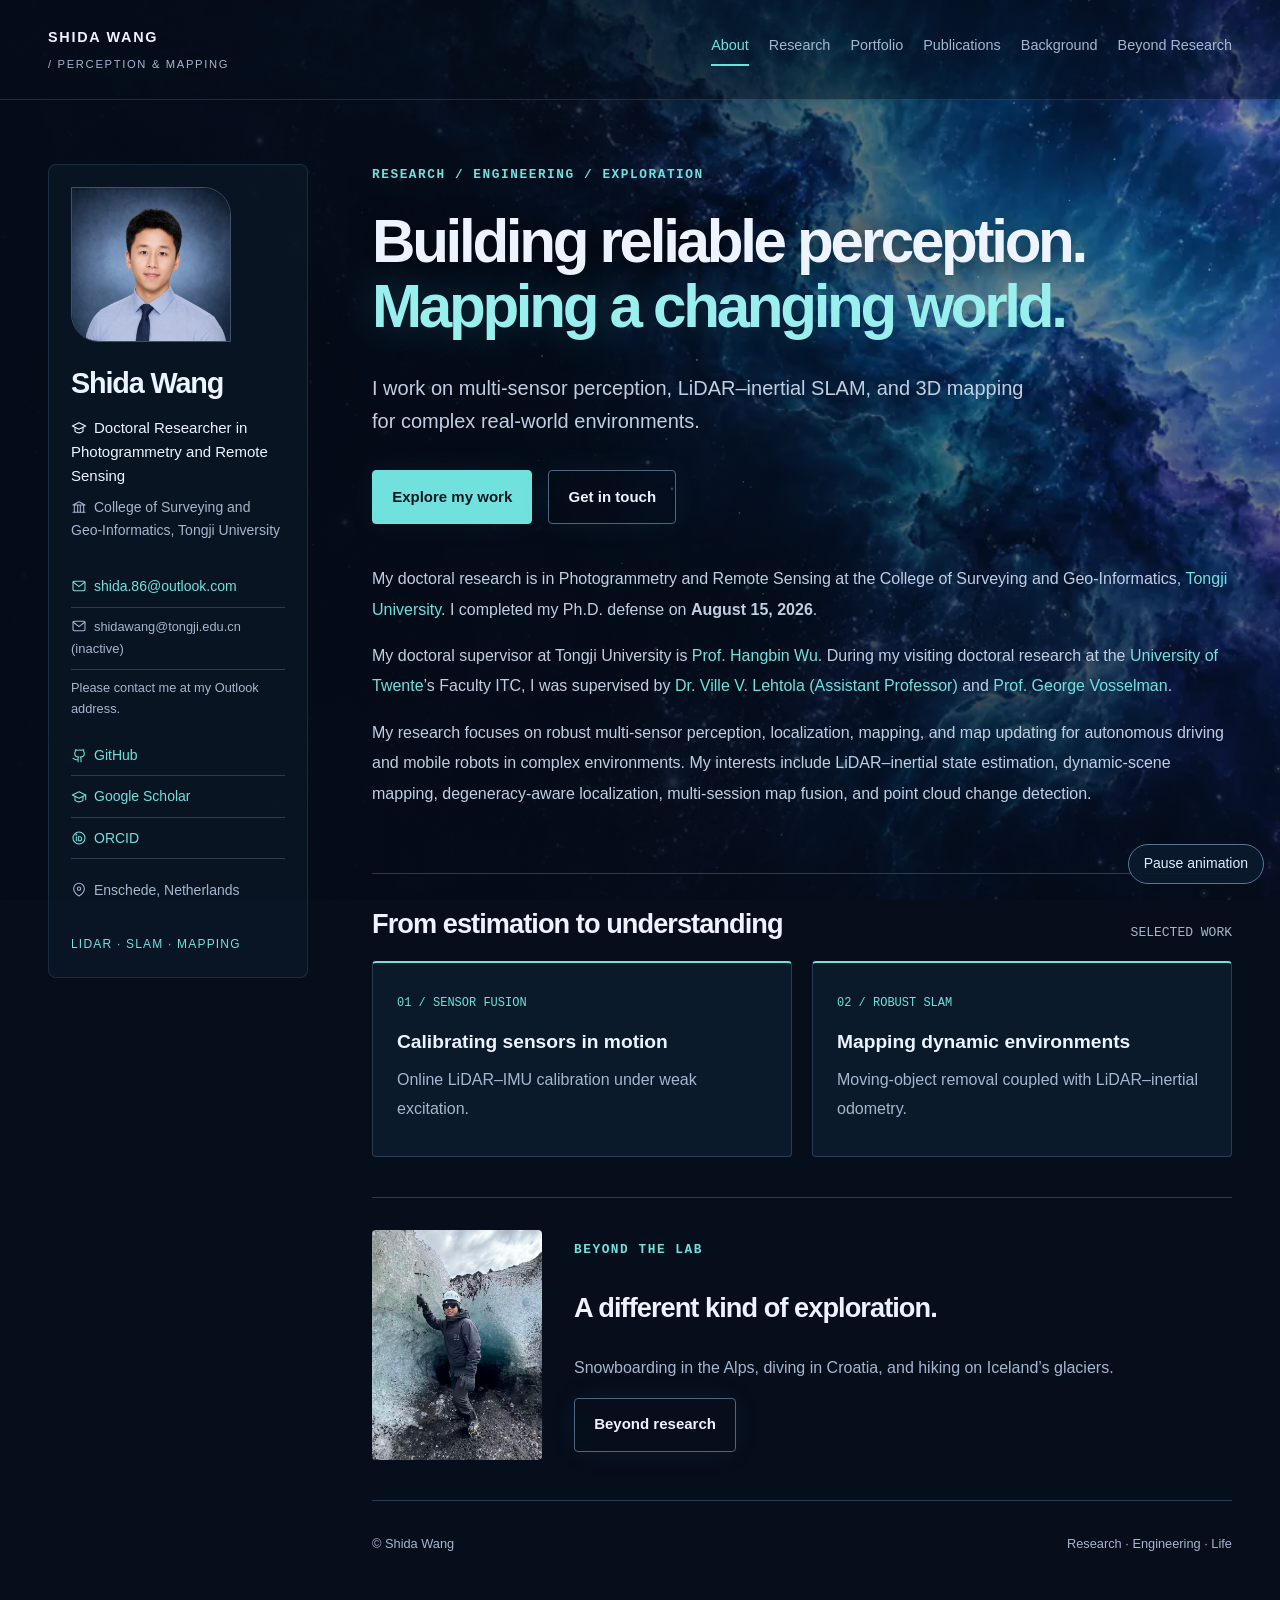
==== commit 165e6d9f: "Add cinematic cosmic homepage with accessible starfield animation" ====
--- a/index.html
+++ b/index.html
@@ -1,2 +1,2 @@
 <!doctype html>
-<html lang="en"><head><meta charset="utf-8"><meta name="viewport" content="width=device-width, initial-scale=1"><meta name="description" content="About · Shida Wang — LiDAR–inertial SLAM, mobile mapping, and point cloud change detection."><title>Shida Wang · Research &amp; Robotics Perception</title><link rel="icon" href="favicon.svg" type="image/svg+xml"><link rel="stylesheet" href="style.css"></head><body><a class="skip" href="#main">Skip to content</a><header class="topbar"><a href="index.html" class="wordmark">SHIDA WANG<span> / PERCEPTION &amp; MAPPING</span></a><nav aria-label="Main navigation"><a href="index.html" aria-current="page">About</a><a href="research.html">Research</a><a href="portfolio.html">Portfolio</a><a href="publications.html">Publications</a><a href="background.html">Background</a><a href="life.html">Beyond Research</a></nav></header><div class="layout"><aside class="profile"><img class="portrait" src="images/shida-wang-portrait.jpg" alt="Portrait of Shida Wang" width="180" height="174" decoding="async"><h1>Shida Wang</h1><p class="role"><svg class="small-icon" viewBox="0 0 24 24" aria-hidden="true" fill="none" stroke="currentColor" stroke-width="1.6" stroke-linecap="round" stroke-linejoin="round"><path d="m2 9 10-5 10 5-10 5-10-5Z"/><path d="M6 11v6c4 3 8 3 12 0v-6"/></svg>Doctoral Researcher in Photogrammetry and Remote Sensing</p><p class="affiliation"><svg class="small-icon" viewBox="0 0 24 24" aria-hidden="true" fill="none" stroke="currentColor" stroke-width="1.6" stroke-linecap="round" stroke-linejoin="round"><path d="m3 9 9-5 9 5H3ZM5 10v9M10 10v9M14 10v9M19 10v9M3 20h18"/></svg>College of Surveying and Geo-Informatics, Tongji University</p><a class="profile-link email" href="mailto:shida.86@outlook.com"><svg class="small-icon" viewBox="0 0 24 24" aria-hidden="true" fill="none" stroke="currentColor" stroke-width="1.6" stroke-linecap="round" stroke-linejoin="round"><rect x="3" y="5" width="18" height="14" rx="2"/><path d="m3 6 9 7 9-7"/></svg>shida.86@outlook.com</a><div class="profile-link email inactive-email"><span><svg class="small-icon" viewBox="0 0 24 24" aria-hidden="true" fill="none" stroke="currentColor" stroke-width="1.6" stroke-linecap="round" stroke-linejoin="round"><rect x="3" y="5" width="18" height="14" rx="2"/><path d="m3 6 9 7 9-7"/></svg>shidawang@tongji.edu.cn <span class="email-status">(inactive)</span></span></div><p class="contact-note">Please contact me at my Outlook address.</p><a class="profile-link" href="https://github.com/Shidabot"><span class="link-label"><svg class="small-icon" viewBox="0 0 24 24" aria-hidden="true" fill="none" stroke="currentColor" stroke-width="1.6" stroke-linecap="round" stroke-linejoin="round"><path d="M9 19c-4 1-4-2-6-2m12 5v-4a3.5 3.5 0 0 0-1-3c3-.3 6-1.5 6-5a4 4 0 0 0-1-3c.3-1 .3-2-.2-3-2-.1-3 1-3 1a11 11 0 0 0-6 0s-1-1.1-3-1c-.5 1-.5 2-.2 3a4 4 0 0 0-1 3c0 3.5 3 4.7 6 5a3.5 3.5 0 0 0-1 3v4"/></svg>GitHub</span> </a><a class="profile-link" href="https://scholar.google.com/citations?user=QrZsB-YAAAAJ"><span class="link-label"><svg class="small-icon" viewBox="0 0 24 24" aria-hidden="true" fill="none" stroke="currentColor" stroke-width="1.6" stroke-linecap="round" stroke-linejoin="round"><path d="m2 9 10-5 10 5-10 5-10-5Z"/><path d="M6 11v6c4 3 8 3 12 0v-6M22 9v7"/></svg>Google Scholar</span> </a><a class="profile-link" href="https://orcid.org/0000-0001-6364-7758"><span class="link-label"><svg class="small-icon" viewBox="0 0 24 24" aria-hidden="true" fill="none" stroke="currentColor" stroke-width="1.6" stroke-linecap="round" stroke-linejoin="round"><circle cx="12" cy="12" r="9"/><path d="M8 10v6M11 10h2a3 3 0 0 1 0 6h-2v-6"/><circle cx="8" cy="7" r=".6"/></svg>ORCID</span> </a><p class="address"><svg class="small-icon" viewBox="0 0 24 24" aria-hidden="true" fill="none" stroke="currentColor" stroke-width="1.6" stroke-linecap="round" stroke-linejoin="round"><path d="M20 10c0 6-8 11-8 11S4 16 4 10a8 8 0 1 1 16 0Z"/><circle cx="12" cy="10" r="2.5"/></svg>Enschede, Netherlands</p><div class="profile-note">LiDAR · SLAM · Mapping</div></aside><main id="main"><section id="about" class="intro"><div class="eyebrow">RESEARCH / ENGINEERING / EXPLORATION</div><h2>Building reliable perception.<br><span class="accent-text">Mapping a changing world.</span></h2><p class="lead">I work on multi-sensor perception, LiDAR–inertial SLAM, and 3D mapping for complex real-world environments.</p><div class="actions"><a class="button" href="portfolio.html">Explore my work</a><a class="button secondary" href="mailto:shida.86@outlook.com">Get in touch</a></div><p>My doctoral research is in Photogrammetry and Remote Sensing at the College of Surveying and Geo-Informatics, <a href="https://en.tongji.edu.cn/">Tongji University</a>. I completed my Ph.D. defense on <strong>August 15, 2026</strong>.</p><p>My doctoral supervisor at Tongji University is <a href="https://celiang.tongji.edu.cn/info/1300/4267.htm">Prof. Hangbin Wu</a>. During my visiting doctoral research at the <a href="https://www.utwente.nl/en/">University of Twente</a>’s Faculty ITC, I was supervised by <a href="https://people.utwente.nl/v.v.lehtola">Dr. Ville V. Lehtola (Assistant Professor)</a> and <a href="https://people.utwente.nl/george.vosselman">Prof. George Vosselman</a>.</p><p>My research focuses on robust multi-sensor perception, localization, mapping, and map updating for autonomous driving and mobile robots in complex environments. My interests include LiDAR–inertial state estimation, dynamic-scene mapping, degeneracy-aware localization, multi-session map fusion, and point cloud change detection.</p></section><section class="home-work"><div class="section-heading"><h2>From estimation to understanding</h2><span>SELECTED WORK</span></div><div class="research-grid"><a class="research-item" href="portfolio.html#calibration"><span class="topic-number">01 / SENSOR FUSION</span><h3>Calibrating sensors in motion</h3><p>Online LiDAR–IMU calibration under weak excitation.</p></a><a class="research-item" href="portfolio.html#mapping"><span class="topic-number">02 / ROBUST SLAM</span><h3>Mapping dynamic environments</h3><p>Moving-object removal coupled with LiDAR–inertial odometry.</p></a></div></section><section class="life-preview"><img src="images/vatnajokull-hiking.jpg" alt="Hiking on Vatnajökull glacier in Iceland" loading="lazy"><div><div class="eyebrow">BEYOND THE LAB</div><h2>A different kind of exploration.</h2><p>Snowboarding in the Alps, diving in Croatia, and hiking on Iceland’s glaciers.</p><a class="button secondary" href="life.html">Beyond research</a></div></section><footer><span>© Shida Wang</span><span>Research · Engineering · Life</span></footer></main></div></body></html>+<html lang="en"><head><meta charset="utf-8"><meta name="viewport" content="width=device-width, initial-scale=1"><meta name="description" content="About · Shida Wang — LiDAR–inertial SLAM, mobile mapping, and point cloud change detection."><title>Shida Wang · Research &amp; Robotics Perception</title><link rel="icon" href="favicon.svg" type="image/svg+xml"><link rel="stylesheet" href="style.css"></head><body class="cosmic-home"><div class="cosmos" aria-hidden="true"><div class="cosmos-nebula"></div><canvas id="cosmos-stars"></canvas><div class="cosmos-shade"></div></div><button class="motion-control" id="motion-control" type="button" aria-pressed="false" hidden>Pause animation</button><a class="skip" href="#main">Skip to content</a><header class="topbar"><a href="index.html" class="wordmark">SHIDA WANG<span> / PERCEPTION &amp; MAPPING</span></a><nav aria-label="Main navigation"><a href="index.html" aria-current="page">About</a><a href="research.html">Research</a><a href="portfolio.html">Portfolio</a><a href="publications.html">Publications</a><a href="background.html">Background</a><a href="life.html">Beyond Research</a></nav></header><div class="layout"><aside class="profile"><img class="portrait" src="images/shida-wang-portrait.jpg" alt="Portrait of Shida Wang" width="180" height="174" decoding="async"><h1>Shida Wang</h1><p class="role"><svg class="small-icon" viewBox="0 0 24 24" aria-hidden="true" fill="none" stroke="currentColor" stroke-width="1.6" stroke-linecap="round" stroke-linejoin="round"><path d="m2 9 10-5 10 5-10 5-10-5Z"/><path d="M6 11v6c4 3 8 3 12 0v-6"/></svg>Doctoral Researcher in Photogrammetry and Remote Sensing</p><p class="affiliation"><svg class="small-icon" viewBox="0 0 24 24" aria-hidden="true" fill="none" stroke="currentColor" stroke-width="1.6" stroke-linecap="round" stroke-linejoin="round"><path d="m3 9 9-5 9 5H3ZM5 10v9M10 10v9M14 10v9M19 10v9M3 20h18"/></svg>College of Surveying and Geo-Informatics, Tongji University</p><a class="profile-link email" href="mailto:shida.86@outlook.com"><svg class="small-icon" viewBox="0 0 24 24" aria-hidden="true" fill="none" stroke="currentColor" stroke-width="1.6" stroke-linecap="round" stroke-linejoin="round"><rect x="3" y="5" width="18" height="14" rx="2"/><path d="m3 6 9 7 9-7"/></svg>shida.86@outlook.com</a><div class="profile-link email inactive-email"><span><svg class="small-icon" viewBox="0 0 24 24" aria-hidden="true" fill="none" stroke="currentColor" stroke-width="1.6" stroke-linecap="round" stroke-linejoin="round"><rect x="3" y="5" width="18" height="14" rx="2"/><path d="m3 6 9 7 9-7"/></svg>shidawang@tongji.edu.cn <span class="email-status">(inactive)</span></span></div><p class="contact-note">Please contact me at my Outlook address.</p><a class="profile-link" href="https://github.com/Shidabot"><span class="link-label"><svg class="small-icon" viewBox="0 0 24 24" aria-hidden="true" fill="none" stroke="currentColor" stroke-width="1.6" stroke-linecap="round" stroke-linejoin="round"><path d="M9 19c-4 1-4-2-6-2m12 5v-4a3.5 3.5 0 0 0-1-3c3-.3 6-1.5 6-5a4 4 0 0 0-1-3c.3-1 .3-2-.2-3-2-.1-3 1-3 1a11 11 0 0 0-6 0s-1-1.1-3-1c-.5 1-.5 2-.2 3a4 4 0 0 0-1 3c0 3.5 3 4.7 6 5a3.5 3.5 0 0 0-1 3v4"/></svg>GitHub</span> </a><a class="profile-link" href="https://scholar.google.com/citations?user=QrZsB-YAAAAJ"><span class="link-label"><svg class="small-icon" viewBox="0 0 24 24" aria-hidden="true" fill="none" stroke="currentColor" stroke-width="1.6" stroke-linecap="round" stroke-linejoin="round"><path d="m2 9 10-5 10 5-10 5-10-5Z"/><path d="M6 11v6c4 3 8 3 12 0v-6M22 9v7"/></svg>Google Scholar</span> </a><a class="profile-link" href="https://orcid.org/0000-0001-6364-7758"><span class="link-label"><svg class="small-icon" viewBox="0 0 24 24" aria-hidden="true" fill="none" stroke="currentColor" stroke-width="1.6" stroke-linecap="round" stroke-linejoin="round"><circle cx="12" cy="12" r="9"/><path d="M8 10v6M11 10h2a3 3 0 0 1 0 6h-2v-6"/><circle cx="8" cy="7" r=".6"/></svg>ORCID</span> </a><p class="address"><svg class="small-icon" viewBox="0 0 24 24" aria-hidden="true" fill="none" stroke="currentColor" stroke-width="1.6" stroke-linecap="round" stroke-linejoin="round"><path d="M20 10c0 6-8 11-8 11S4 16 4 10a8 8 0 1 1 16 0Z"/><circle cx="12" cy="10" r="2.5"/></svg>Enschede, Netherlands</p><div class="profile-note">LiDAR · SLAM · Mapping</div></aside><main id="main"><section id="about" class="intro"><div class="eyebrow">RESEARCH / ENGINEERING / EXPLORATION</div><h2>Building reliable perception.<br><span class="accent-text">Mapping a changing world.</span></h2><p class="lead">I work on multi-sensor perception, LiDAR–inertial SLAM, and 3D mapping for complex real-world environments.</p><div class="actions"><a class="button" href="portfolio.html">Explore my work</a><a class="button secondary" href="mailto:shida.86@outlook.com">Get in touch</a></div><p>My doctoral research is in Photogrammetry and Remote Sensing at the College of Surveying and Geo-Informatics, <a href="https://en.tongji.edu.cn/">Tongji University</a>. I completed my Ph.D. defense on <strong>August 15, 2026</strong>.</p><p>My doctoral supervisor at Tongji University is <a href="https://celiang.tongji.edu.cn/info/1300/4267.htm">Prof. Hangbin Wu</a>. During my visiting doctoral research at the <a href="https://www.utwente.nl/en/">University of Twente</a>’s Faculty ITC, I was supervised by <a href="https://people.utwente.nl/v.v.lehtola">Dr. Ville V. Lehtola (Assistant Professor)</a> and <a href="https://people.utwente.nl/george.vosselman">Prof. George Vosselman</a>.</p><p>My research focuses on robust multi-sensor perception, localization, mapping, and map updating for autonomous driving and mobile robots in complex environments. My interests include LiDAR–inertial state estimation, dynamic-scene mapping, degeneracy-aware localization, multi-session map fusion, and point cloud change detection.</p></section><section class="home-work"><div class="section-heading"><h2>From estimation to understanding</h2><span>SELECTED WORK</span></div><div class="research-grid"><a class="research-item" href="portfolio.html#calibration"><span class="topic-number">01 / SENSOR FUSION</span><h3>Calibrating sensors in motion</h3><p>Online LiDAR–IMU calibration under weak excitation.</p></a><a class="research-item" href="portfolio.html#mapping"><span class="topic-number">02 / ROBUST SLAM</span><h3>Mapping dynamic environments</h3><p>Moving-object removal coupled with LiDAR–inertial odometry.</p></a></div></section><section class="life-preview"><img src="images/vatnajokull-hiking.jpg" alt="Hiking on Vatnajökull glacier in Iceland" loading="lazy"><div><div class="eyebrow">BEYOND THE LAB</div><h2>A different kind of exploration.</h2><p>Snowboarding in the Alps, diving in Croatia, and hiking on Iceland’s glaciers.</p><a class="button secondary" href="life.html">Beyond research</a></div></section><footer><span>© Shida Wang</span><span>Research · Engineering · Life</span></footer></main></div><script defer src="cosmos.js"></script></body></html>
--- a/style.css
+++ b/style.css
@@ -23,3 +23,5 @@
 :root{color-scheme:dark;--ink:#eef4ff;--muted:#a5b6cf;--accent:#70e1dd;--line:#2b3b53;--background:#0b1423}body{font-family:Inter,Arial,sans-serif;background:radial-gradient(ellipse at 85% 0%,#152c44 0,transparent 50%),var(--background);line-height:1.75}.topbar{max-width:1400px;min-height:100px;padding:1.5rem 3rem}.wordmark{font-size:.9rem}.wordmark span{display:block;font-size:.7rem;margin-top:.3rem;letter-spacing:.15em}nav a{font-size:.9rem}nav a[aria-current="page"]{text-decoration:none;border-bottom:2px solid var(--accent);padding-bottom:.4rem}.layout{max-width:1400px;padding:4rem 3rem 2rem;grid-template-columns:230px minmax(0,1fr);gap:5rem}.profile{top:2rem}.portrait{width:160px;border-radius:0 28px 0 28px;border:1px solid #41516a}.profile h1{font-family:Arial,sans-serif;font-size:1.8rem;font-weight:700;letter-spacing:-.04em}.profile-note{letter-spacing:.1em;text-transform:uppercase;font-size:.75rem;color:var(--accent)}.intro h2{font-family:Arial,sans-serif;font-size:clamp(2.5rem,4.7vw,4.8rem);font-weight:750;line-height:1.08;letter-spacing:-.055em;margin-bottom:2rem}.accent-text{color:var(--accent)}.intro .lead{font-size:1.25rem;max-width:660px;color:#d4e0f0;line-height:1.65}.intro p{color:var(--muted)}.eyebrow{font-family:monospace;letter-spacing:.12em;font-size:.8rem}.actions{display:flex;flex-wrap:wrap;gap:1rem;margin:2rem 0 2.5rem}.button{display:inline-flex;align-items:center;justify-content:center;background:var(--accent);color:#081821;font-weight:700;border:1px solid var(--accent);padding:.8rem 1.2rem;border-radius:4px;font-size:.9375rem}.button:hover{background:#9cefed;text-decoration:none}.button.secondary{background:transparent;color:var(--ink);border-color:#52657f}.button.secondary:hover{background:#1b2d43}.section-heading h2,.project h2,.life-preview h2{font-family:Arial,sans-serif;font-weight:700;font-size:1.7rem;letter-spacing:-.035em}.section-heading span{font-family:monospace}.research-grid{gap:1.25rem}.research-item{padding:1.5rem;border:1px solid var(--line);border-top:2px solid var(--accent);background:#111f31;border-radius:4px;display:block;color:var(--ink)}a.research-item:hover{background:#182b42;text-decoration:none}.research-item h3{font-size:1.2rem;margin-top:.8rem}.research-item p{font-size:1rem}.topic-number{color:var(--accent);font-family:monospace;font-size:.75rem}.life-preview{display:grid;grid-template-columns:170px 1fr;gap:2rem;align-items:center}.life-preview img{width:100%;height:230px;object-fit:cover;object-position:center 65%;border-radius:4px}.life-preview p{color:var(--muted)}.life-preview .eyebrow{margin-bottom:.8rem}.project-columns{display:grid;grid-template-columns:1fr 1fr;gap:2rem}.project-columns h3{font-size:.85rem;color:var(--accent);text-transform:uppercase;letter-spacing:.09em}.project-columns p{color:var(--muted)}.stack{border-left:2px solid var(--accent);padding:.6rem 1rem;background:#111f31;font-size:.9rem}.publication{border-color:var(--line)}.photo-gallery img{border-radius:4px}.skip{background:#14263b;color:white}a:focus-visible{outline-color:var(--accent)}footer{font-size:.8rem}.inactive-email,.contact-note{font-size:.8rem}
 @media(max-width:1100px){.topbar{padding:1.5rem 2rem}.layout{padding:3rem 2rem;gap:3rem;grid-template-columns:200px minmax(0,1fr)}.intro h2{font-size:3.3rem}}
 @media(max-width:760px){.layout{display:block;padding:2rem 1.25rem}.topbar{padding:1.25rem;gap:1rem}nav{gap:.6rem 1rem}.profile{position:static;display:grid;grid-template-columns:90px minmax(0,1fr);gap:0 1.25rem;border-bottom:1px solid var(--line);padding-bottom:1.5rem;margin-bottom:2rem}.profile .portrait{width:90px;grid-row:1/4;border-radius:0 16px 0 16px}.profile h1{margin:0}.profile .role,.profile .affiliation{margin:.25rem 0}.profile-link,.profile-note,.address,.contact-note{grid-column:1/-1}.profile .inactive-email,.profile .contact-note{display:none}.intro h2{font-size:clamp(2.4rem,8vw,3.5rem)}.research-grid,.project-columns{grid-template-columns:1fr}.life-preview{grid-template-columns:100px minmax(0,1fr);gap:1.25rem}.life-preview img{height:200px}.life-preview h2{font-size:1.45rem}.skills{grid-template-columns:1fr}.experience,.publication{grid-template-columns:1fr}.topbar .wordmark{font-size:.9rem}.intro .lead{font-size:1.1rem}}
+/* Cinematic cosmic motion on the homepage. */
+.cosmic-home{background:#060d1b;isolation:isolate}.cosmos{position:fixed;inset:0;z-index:-1;overflow:hidden;pointer-events:none;background:#060d1b}.cosmos-nebula{position:absolute;inset:-9%;background:url('images/cosmos-nebula.webp') center right/cover no-repeat;opacity:.75;animation:cosmos-drift 48s ease-in-out infinite alternate;will-change:transform}.cosmos-shade{position:absolute;inset:0;background:linear-gradient(90deg,rgba(5,12,25,.96) 0%,rgba(5,12,25,.83) 32%,rgba(5,12,25,.40) 72%,rgba(5,12,25,.20)),linear-gradient(0deg,rgba(5,12,25,.7),transparent 60%)}#cosmos-stars{position:absolute;inset:0;width:100%;height:100%}.cosmic-home .topbar{background:rgba(6,14,28,.45);border-color:#ffffff20}.cosmic-home .intro{padding-bottom:3rem}.cosmic-home .intro h2{text-shadow:0 3px 24px #0008}.cosmic-home .accent-text{color:#99efed;text-shadow:0 0 40px #58cce63b}.cosmic-home .intro p{color:#c0cee1}.cosmic-home .profile{background:#0b1726d9;padding:22px;border:1px solid #5b81aa38;border-radius:8px}.cosmic-home .layout{grid-template-columns:260px minmax(0,1fr);gap:4rem}.cosmic-home .research-item{background:#0c1c2ee8}.cosmic-home .research-item:hover{transform:translateY(-4px);border-color:#70e1dd;box-shadow:0 12px 32px #0005}.cosmic-home .research-item{transition:transform .25s ease,border-color .25s ease,box-shadow .25s ease}.cosmic-home .button{box-shadow:0 0 30px #70e1dd10}.motion-control{position:fixed;bottom:16px;right:16px;z-index:10;color:#dbeeff;background:#0c1a2fe8;border:1px solid #587593;border-radius:30px;padding:9px 15px;font:14px/1.4 Arial,sans-serif;cursor:pointer}.motion-control:hover{border-color:#70e1dd}.motion-control:focus-visible{outline:2px solid #70e1dd;outline-offset:4px}.cosmic-reveal{opacity:0;transform:translateY(22px);transition:opacity .8s ease,transform .8s ease}.cosmic-reveal.is-visible{opacity:1;transform:none}.motion-paused .cosmos-nebula{animation-play-state:paused}.motion-paused .cosmic-reveal{opacity:1;transform:none}.motion-paused .research-item{transition:none}@keyframes cosmos-drift{0%{transform:translate(var(--cosmos-x,0px),var(--cosmos-y,0px)) scale(1)}100%{transform:translate(calc(var(--cosmos-x,0px) - 2%),calc(var(--cosmos-y,0px) + 1%)) scale(1.09)}}@media(max-width:1100px){.cosmic-home .layout{grid-template-columns:230px minmax(0,1fr);gap:2.5rem}}@media(max-width:760px){.cosmic-home .layout{display:block}.cosmic-home .profile{padding:16px}.cosmos-nebula{opacity:.65;background-position:70% center}.cosmos-shade{background:linear-gradient(0deg,#060d1be6,#060d1bb3)}.cosmic-home footer{padding-bottom:4rem}}@media(prefers-reduced-motion:reduce){.cosmos-nebula{animation:none!important;will-change:auto}.cosmic-reveal{opacity:1;transform:none;transition:none}.cosmic-home .research-item{transition:none}.cosmic-home .research-item:hover{transform:none}}
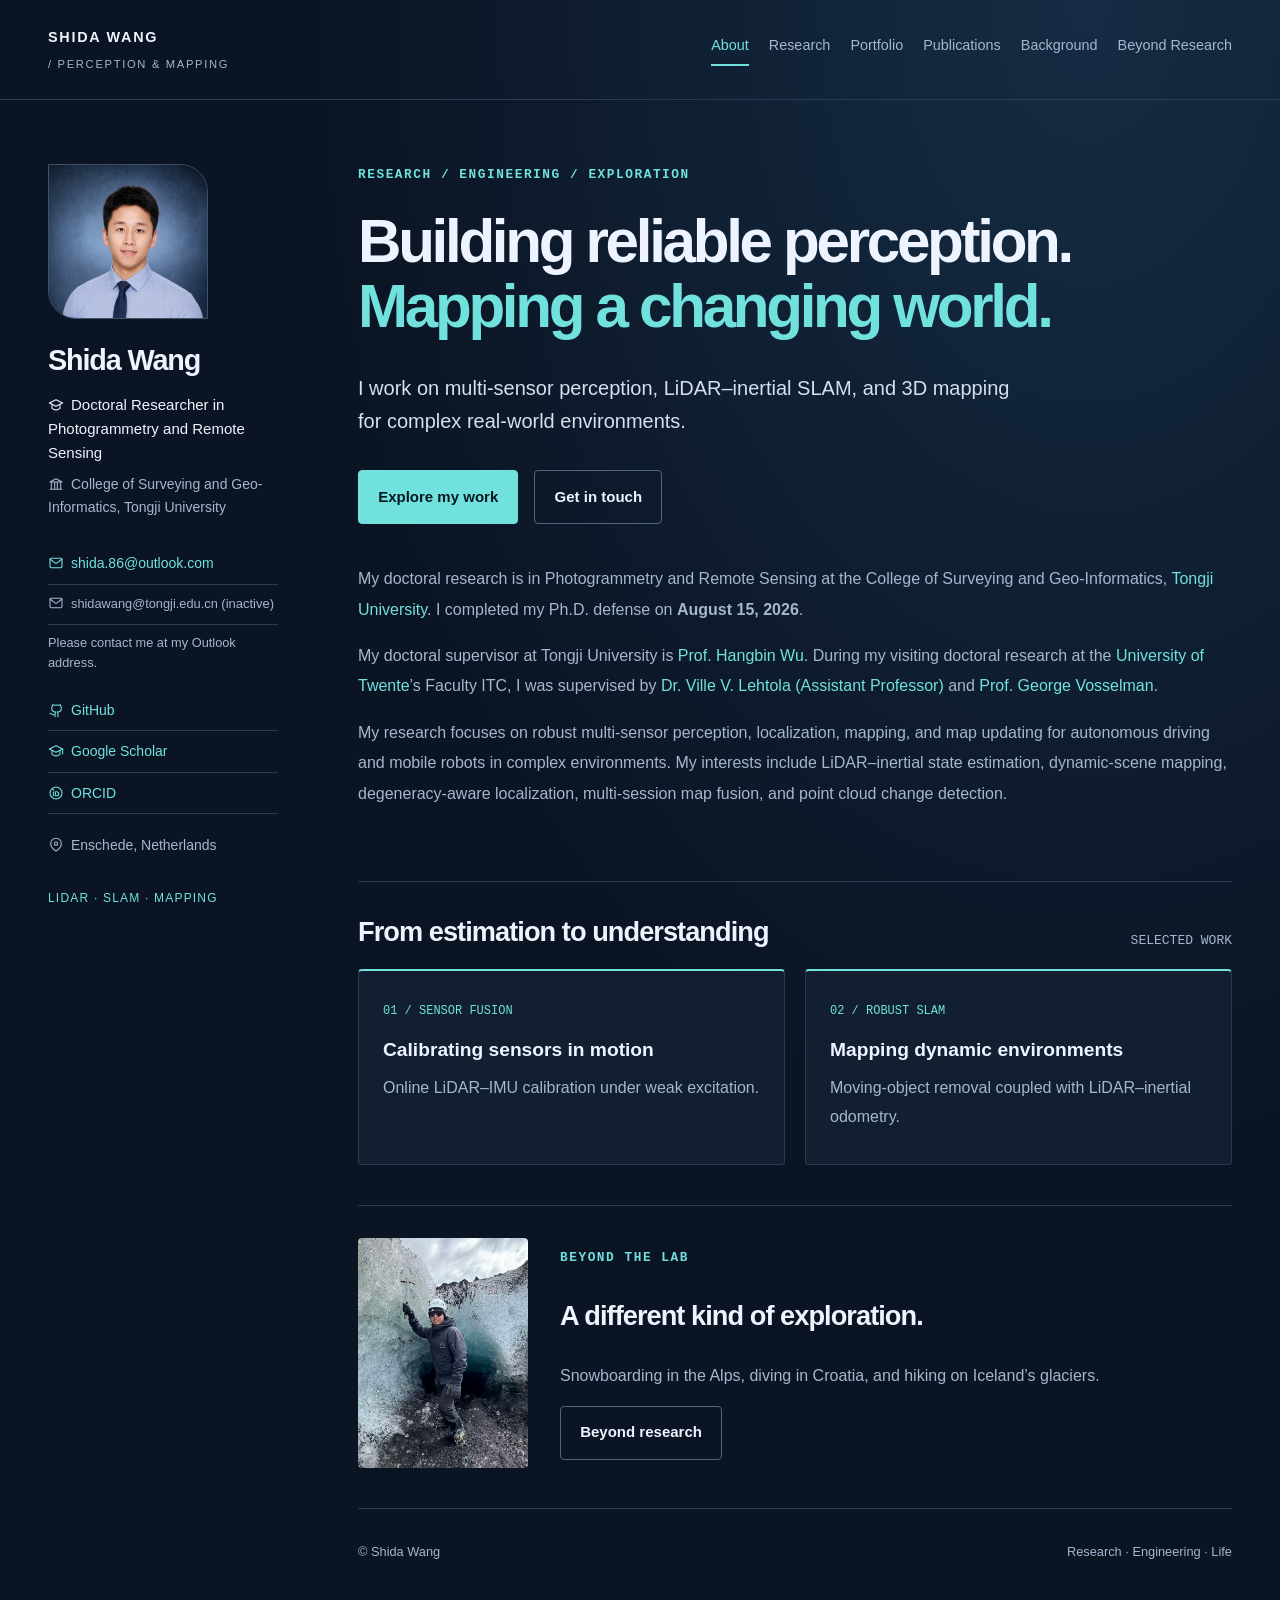
==== commit 12c5775f: "Remove cosmic animation and background; restore clean homepage" ====
--- a/index.html
+++ b/index.html
@@ -1,2 +1,2 @@
 <!doctype html>
-<html lang="en"><head><meta charset="utf-8"><meta name="viewport" content="width=device-width, initial-scale=1"><meta name="description" content="About · Shida Wang — LiDAR–inertial SLAM, mobile mapping, and point cloud change detection."><title>Shida Wang · Research &amp; Robotics Perception</title><link rel="icon" href="favicon.svg" type="image/svg+xml"><link rel="stylesheet" href="style.css"></head><body class="cosmic-home"><div class="cosmos" aria-hidden="true"><div class="cosmos-nebula"></div><canvas id="cosmos-stars"></canvas><div class="cosmos-shade"></div></div><button class="motion-control" id="motion-control" type="button" aria-pressed="false" hidden>Pause animation</button><a class="skip" href="#main">Skip to content</a><header class="topbar"><a href="index.html" class="wordmark">SHIDA WANG<span> / PERCEPTION &amp; MAPPING</span></a><nav aria-label="Main navigation"><a href="index.html" aria-current="page">About</a><a href="research.html">Research</a><a href="portfolio.html">Portfolio</a><a href="publications.html">Publications</a><a href="background.html">Background</a><a href="life.html">Beyond Research</a></nav></header><div class="layout"><aside class="profile"><img class="portrait" src="images/shida-wang-portrait.jpg" alt="Portrait of Shida Wang" width="180" height="174" decoding="async"><h1>Shida Wang</h1><p class="role"><svg class="small-icon" viewBox="0 0 24 24" aria-hidden="true" fill="none" stroke="currentColor" stroke-width="1.6" stroke-linecap="round" stroke-linejoin="round"><path d="m2 9 10-5 10 5-10 5-10-5Z"/><path d="M6 11v6c4 3 8 3 12 0v-6"/></svg>Doctoral Researcher in Photogrammetry and Remote Sensing</p><p class="affiliation"><svg class="small-icon" viewBox="0 0 24 24" aria-hidden="true" fill="none" stroke="currentColor" stroke-width="1.6" stroke-linecap="round" stroke-linejoin="round"><path d="m3 9 9-5 9 5H3ZM5 10v9M10 10v9M14 10v9M19 10v9M3 20h18"/></svg>College of Surveying and Geo-Informatics, Tongji University</p><a class="profile-link email" href="mailto:shida.86@outlook.com"><svg class="small-icon" viewBox="0 0 24 24" aria-hidden="true" fill="none" stroke="currentColor" stroke-width="1.6" stroke-linecap="round" stroke-linejoin="round"><rect x="3" y="5" width="18" height="14" rx="2"/><path d="m3 6 9 7 9-7"/></svg>shida.86@outlook.com</a><div class="profile-link email inactive-email"><span><svg class="small-icon" viewBox="0 0 24 24" aria-hidden="true" fill="none" stroke="currentColor" stroke-width="1.6" stroke-linecap="round" stroke-linejoin="round"><rect x="3" y="5" width="18" height="14" rx="2"/><path d="m3 6 9 7 9-7"/></svg>shidawang@tongji.edu.cn <span class="email-status">(inactive)</span></span></div><p class="contact-note">Please contact me at my Outlook address.</p><a class="profile-link" href="https://github.com/Shidabot"><span class="link-label"><svg class="small-icon" viewBox="0 0 24 24" aria-hidden="true" fill="none" stroke="currentColor" stroke-width="1.6" stroke-linecap="round" stroke-linejoin="round"><path d="M9 19c-4 1-4-2-6-2m12 5v-4a3.5 3.5 0 0 0-1-3c3-.3 6-1.5 6-5a4 4 0 0 0-1-3c.3-1 .3-2-.2-3-2-.1-3 1-3 1a11 11 0 0 0-6 0s-1-1.1-3-1c-.5 1-.5 2-.2 3a4 4 0 0 0-1 3c0 3.5 3 4.7 6 5a3.5 3.5 0 0 0-1 3v4"/></svg>GitHub</span> </a><a class="profile-link" href="https://scholar.google.com/citations?user=QrZsB-YAAAAJ"><span class="link-label"><svg class="small-icon" viewBox="0 0 24 24" aria-hidden="true" fill="none" stroke="currentColor" stroke-width="1.6" stroke-linecap="round" stroke-linejoin="round"><path d="m2 9 10-5 10 5-10 5-10-5Z"/><path d="M6 11v6c4 3 8 3 12 0v-6M22 9v7"/></svg>Google Scholar</span> </a><a class="profile-link" href="https://orcid.org/0000-0001-6364-7758"><span class="link-label"><svg class="small-icon" viewBox="0 0 24 24" aria-hidden="true" fill="none" stroke="currentColor" stroke-width="1.6" stroke-linecap="round" stroke-linejoin="round"><circle cx="12" cy="12" r="9"/><path d="M8 10v6M11 10h2a3 3 0 0 1 0 6h-2v-6"/><circle cx="8" cy="7" r=".6"/></svg>ORCID</span> </a><p class="address"><svg class="small-icon" viewBox="0 0 24 24" aria-hidden="true" fill="none" stroke="currentColor" stroke-width="1.6" stroke-linecap="round" stroke-linejoin="round"><path d="M20 10c0 6-8 11-8 11S4 16 4 10a8 8 0 1 1 16 0Z"/><circle cx="12" cy="10" r="2.5"/></svg>Enschede, Netherlands</p><div class="profile-note">LiDAR · SLAM · Mapping</div></aside><main id="main"><section id="about" class="intro"><div class="eyebrow">RESEARCH / ENGINEERING / EXPLORATION</div><h2>Building reliable perception.<br><span class="accent-text">Mapping a changing world.</span></h2><p class="lead">I work on multi-sensor perception, LiDAR–inertial SLAM, and 3D mapping for complex real-world environments.</p><div class="actions"><a class="button" href="portfolio.html">Explore my work</a><a class="button secondary" href="mailto:shida.86@outlook.com">Get in touch</a></div><p>My doctoral research is in Photogrammetry and Remote Sensing at the College of Surveying and Geo-Informatics, <a href="https://en.tongji.edu.cn/">Tongji University</a>. I completed my Ph.D. defense on <strong>August 15, 2026</strong>.</p><p>My doctoral supervisor at Tongji University is <a href="https://celiang.tongji.edu.cn/info/1300/4267.htm">Prof. Hangbin Wu</a>. During my visiting doctoral research at the <a href="https://www.utwente.nl/en/">University of Twente</a>’s Faculty ITC, I was supervised by <a href="https://people.utwente.nl/v.v.lehtola">Dr. Ville V. Lehtola (Assistant Professor)</a> and <a href="https://people.utwente.nl/george.vosselman">Prof. George Vosselman</a>.</p><p>My research focuses on robust multi-sensor perception, localization, mapping, and map updating for autonomous driving and mobile robots in complex environments. My interests include LiDAR–inertial state estimation, dynamic-scene mapping, degeneracy-aware localization, multi-session map fusion, and point cloud change detection.</p></section><section class="home-work"><div class="section-heading"><h2>From estimation to understanding</h2><span>SELECTED WORK</span></div><div class="research-grid"><a class="research-item" href="portfolio.html#calibration"><span class="topic-number">01 / SENSOR FUSION</span><h3>Calibrating sensors in motion</h3><p>Online LiDAR–IMU calibration under weak excitation.</p></a><a class="research-item" href="portfolio.html#mapping"><span class="topic-number">02 / ROBUST SLAM</span><h3>Mapping dynamic environments</h3><p>Moving-object removal coupled with LiDAR–inertial odometry.</p></a></div></section><section class="life-preview"><img src="images/vatnajokull-hiking.jpg" alt="Hiking on Vatnajökull glacier in Iceland" loading="lazy"><div><div class="eyebrow">BEYOND THE LAB</div><h2>A different kind of exploration.</h2><p>Snowboarding in the Alps, diving in Croatia, and hiking on Iceland’s glaciers.</p><a class="button secondary" href="life.html">Beyond research</a></div></section><footer><span>© Shida Wang</span><span>Research · Engineering · Life</span></footer></main></div><script defer src="cosmos.js"></script></body></html>+<html lang="en"><head><meta charset="utf-8"><meta name="viewport" content="width=device-width, initial-scale=1"><meta name="description" content="About · Shida Wang — LiDAR–inertial SLAM, mobile mapping, and point cloud change detection."><title>Shida Wang · Research &amp; Robotics Perception</title><link rel="icon" href="favicon.svg" type="image/svg+xml"><link rel="stylesheet" href="style.css"></head><body><a class="skip" href="#main">Skip to content</a><header class="topbar"><a href="index.html" class="wordmark">SHIDA WANG<span> / PERCEPTION &amp; MAPPING</span></a><nav aria-label="Main navigation"><a href="index.html" aria-current="page">About</a><a href="research.html">Research</a><a href="portfolio.html">Portfolio</a><a href="publications.html">Publications</a><a href="background.html">Background</a><a href="life.html">Beyond Research</a></nav></header><div class="layout"><aside class="profile"><img class="portrait" src="images/shida-wang-portrait.jpg" alt="Portrait of Shida Wang" width="180" height="174" decoding="async"><h1>Shida Wang</h1><p class="role"><svg class="small-icon" viewBox="0 0 24 24" aria-hidden="true" fill="none" stroke="currentColor" stroke-width="1.6" stroke-linecap="round" stroke-linejoin="round"><path d="m2 9 10-5 10 5-10 5-10-5Z"/><path d="M6 11v6c4 3 8 3 12 0v-6"/></svg>Doctoral Researcher in Photogrammetry and Remote Sensing</p><p class="affiliation"><svg class="small-icon" viewBox="0 0 24 24" aria-hidden="true" fill="none" stroke="currentColor" stroke-width="1.6" stroke-linecap="round" stroke-linejoin="round"><path d="m3 9 9-5 9 5H3ZM5 10v9M10 10v9M14 10v9M19 10v9M3 20h18"/></svg>College of Surveying and Geo-Informatics, Tongji University</p><a class="profile-link email" href="mailto:shida.86@outlook.com"><svg class="small-icon" viewBox="0 0 24 24" aria-hidden="true" fill="none" stroke="currentColor" stroke-width="1.6" stroke-linecap="round" stroke-linejoin="round"><rect x="3" y="5" width="18" height="14" rx="2"/><path d="m3 6 9 7 9-7"/></svg>shida.86@outlook.com</a><div class="profile-link email inactive-email"><span><svg class="small-icon" viewBox="0 0 24 24" aria-hidden="true" fill="none" stroke="currentColor" stroke-width="1.6" stroke-linecap="round" stroke-linejoin="round"><rect x="3" y="5" width="18" height="14" rx="2"/><path d="m3 6 9 7 9-7"/></svg>shidawang@tongji.edu.cn <span class="email-status">(inactive)</span></span></div><p class="contact-note">Please contact me at my Outlook address.</p><a class="profile-link" href="https://github.com/Shidabot"><span class="link-label"><svg class="small-icon" viewBox="0 0 24 24" aria-hidden="true" fill="none" stroke="currentColor" stroke-width="1.6" stroke-linecap="round" stroke-linejoin="round"><path d="M9 19c-4 1-4-2-6-2m12 5v-4a3.5 3.5 0 0 0-1-3c3-.3 6-1.5 6-5a4 4 0 0 0-1-3c.3-1 .3-2-.2-3-2-.1-3 1-3 1a11 11 0 0 0-6 0s-1-1.1-3-1c-.5 1-.5 2-.2 3a4 4 0 0 0-1 3c0 3.5 3 4.7 6 5a3.5 3.5 0 0 0-1 3v4"/></svg>GitHub</span> </a><a class="profile-link" href="https://scholar.google.com/citations?user=QrZsB-YAAAAJ"><span class="link-label"><svg class="small-icon" viewBox="0 0 24 24" aria-hidden="true" fill="none" stroke="currentColor" stroke-width="1.6" stroke-linecap="round" stroke-linejoin="round"><path d="m2 9 10-5 10 5-10 5-10-5Z"/><path d="M6 11v6c4 3 8 3 12 0v-6M22 9v7"/></svg>Google Scholar</span> </a><a class="profile-link" href="https://orcid.org/0000-0001-6364-7758"><span class="link-label"><svg class="small-icon" viewBox="0 0 24 24" aria-hidden="true" fill="none" stroke="currentColor" stroke-width="1.6" stroke-linecap="round" stroke-linejoin="round"><circle cx="12" cy="12" r="9"/><path d="M8 10v6M11 10h2a3 3 0 0 1 0 6h-2v-6"/><circle cx="8" cy="7" r=".6"/></svg>ORCID</span> </a><p class="address"><svg class="small-icon" viewBox="0 0 24 24" aria-hidden="true" fill="none" stroke="currentColor" stroke-width="1.6" stroke-linecap="round" stroke-linejoin="round"><path d="M20 10c0 6-8 11-8 11S4 16 4 10a8 8 0 1 1 16 0Z"/><circle cx="12" cy="10" r="2.5"/></svg>Enschede, Netherlands</p><div class="profile-note">LiDAR · SLAM · Mapping</div></aside><main id="main"><section id="about" class="intro"><div class="eyebrow">RESEARCH / ENGINEERING / EXPLORATION</div><h2>Building reliable perception.<br><span class="accent-text">Mapping a changing world.</span></h2><p class="lead">I work on multi-sensor perception, LiDAR–inertial SLAM, and 3D mapping for complex real-world environments.</p><div class="actions"><a class="button" href="portfolio.html">Explore my work</a><a class="button secondary" href="mailto:shida.86@outlook.com">Get in touch</a></div><p>My doctoral research is in Photogrammetry and Remote Sensing at the College of Surveying and Geo-Informatics, <a href="https://en.tongji.edu.cn/">Tongji University</a>. I completed my Ph.D. defense on <strong>August 15, 2026</strong>.</p><p>My doctoral supervisor at Tongji University is <a href="https://celiang.tongji.edu.cn/info/1300/4267.htm">Prof. Hangbin Wu</a>. During my visiting doctoral research at the <a href="https://www.utwente.nl/en/">University of Twente</a>’s Faculty ITC, I was supervised by <a href="https://people.utwente.nl/v.v.lehtola">Dr. Ville V. Lehtola (Assistant Professor)</a> and <a href="https://people.utwente.nl/george.vosselman">Prof. George Vosselman</a>.</p><p>My research focuses on robust multi-sensor perception, localization, mapping, and map updating for autonomous driving and mobile robots in complex environments. My interests include LiDAR–inertial state estimation, dynamic-scene mapping, degeneracy-aware localization, multi-session map fusion, and point cloud change detection.</p></section><section class="home-work"><div class="section-heading"><h2>From estimation to understanding</h2><span>SELECTED WORK</span></div><div class="research-grid"><a class="research-item" href="portfolio.html#calibration"><span class="topic-number">01 / SENSOR FUSION</span><h3>Calibrating sensors in motion</h3><p>Online LiDAR–IMU calibration under weak excitation.</p></a><a class="research-item" href="portfolio.html#mapping"><span class="topic-number">02 / ROBUST SLAM</span><h3>Mapping dynamic environments</h3><p>Moving-object removal coupled with LiDAR–inertial odometry.</p></a></div></section><section class="life-preview"><img src="images/vatnajokull-hiking.jpg" alt="Hiking on Vatnajökull glacier in Iceland" loading="lazy"><div><div class="eyebrow">BEYOND THE LAB</div><h2>A different kind of exploration.</h2><p>Snowboarding in the Alps, diving in Croatia, and hiking on Iceland’s glaciers.</p><a class="button secondary" href="life.html">Beyond research</a></div></section><footer><span>© Shida Wang</span><span>Research · Engineering · Life</span></footer></main></div></body></html>
--- a/style.css
+++ b/style.css
@@ -23,5 +23,3 @@
 :root{color-scheme:dark;--ink:#eef4ff;--muted:#a5b6cf;--accent:#70e1dd;--line:#2b3b53;--background:#0b1423}body{font-family:Inter,Arial,sans-serif;background:radial-gradient(ellipse at 85% 0%,#152c44 0,transparent 50%),var(--background);line-height:1.75}.topbar{max-width:1400px;min-height:100px;padding:1.5rem 3rem}.wordmark{font-size:.9rem}.wordmark span{display:block;font-size:.7rem;margin-top:.3rem;letter-spacing:.15em}nav a{font-size:.9rem}nav a[aria-current="page"]{text-decoration:none;border-bottom:2px solid var(--accent);padding-bottom:.4rem}.layout{max-width:1400px;padding:4rem 3rem 2rem;grid-template-columns:230px minmax(0,1fr);gap:5rem}.profile{top:2rem}.portrait{width:160px;border-radius:0 28px 0 28px;border:1px solid #41516a}.profile h1{font-family:Arial,sans-serif;font-size:1.8rem;font-weight:700;letter-spacing:-.04em}.profile-note{letter-spacing:.1em;text-transform:uppercase;font-size:.75rem;color:var(--accent)}.intro h2{font-family:Arial,sans-serif;font-size:clamp(2.5rem,4.7vw,4.8rem);font-weight:750;line-height:1.08;letter-spacing:-.055em;margin-bottom:2rem}.accent-text{color:var(--accent)}.intro .lead{font-size:1.25rem;max-width:660px;color:#d4e0f0;line-height:1.65}.intro p{color:var(--muted)}.eyebrow{font-family:monospace;letter-spacing:.12em;font-size:.8rem}.actions{display:flex;flex-wrap:wrap;gap:1rem;margin:2rem 0 2.5rem}.button{display:inline-flex;align-items:center;justify-content:center;background:var(--accent);color:#081821;font-weight:700;border:1px solid var(--accent);padding:.8rem 1.2rem;border-radius:4px;font-size:.9375rem}.button:hover{background:#9cefed;text-decoration:none}.button.secondary{background:transparent;color:var(--ink);border-color:#52657f}.button.secondary:hover{background:#1b2d43}.section-heading h2,.project h2,.life-preview h2{font-family:Arial,sans-serif;font-weight:700;font-size:1.7rem;letter-spacing:-.035em}.section-heading span{font-family:monospace}.research-grid{gap:1.25rem}.research-item{padding:1.5rem;border:1px solid var(--line);border-top:2px solid var(--accent);background:#111f31;border-radius:4px;display:block;color:var(--ink)}a.research-item:hover{background:#182b42;text-decoration:none}.research-item h3{font-size:1.2rem;margin-top:.8rem}.research-item p{font-size:1rem}.topic-number{color:var(--accent);font-family:monospace;font-size:.75rem}.life-preview{display:grid;grid-template-columns:170px 1fr;gap:2rem;align-items:center}.life-preview img{width:100%;height:230px;object-fit:cover;object-position:center 65%;border-radius:4px}.life-preview p{color:var(--muted)}.life-preview .eyebrow{margin-bottom:.8rem}.project-columns{display:grid;grid-template-columns:1fr 1fr;gap:2rem}.project-columns h3{font-size:.85rem;color:var(--accent);text-transform:uppercase;letter-spacing:.09em}.project-columns p{color:var(--muted)}.stack{border-left:2px solid var(--accent);padding:.6rem 1rem;background:#111f31;font-size:.9rem}.publication{border-color:var(--line)}.photo-gallery img{border-radius:4px}.skip{background:#14263b;color:white}a:focus-visible{outline-color:var(--accent)}footer{font-size:.8rem}.inactive-email,.contact-note{font-size:.8rem}
 @media(max-width:1100px){.topbar{padding:1.5rem 2rem}.layout{padding:3rem 2rem;gap:3rem;grid-template-columns:200px minmax(0,1fr)}.intro h2{font-size:3.3rem}}
 @media(max-width:760px){.layout{display:block;padding:2rem 1.25rem}.topbar{padding:1.25rem;gap:1rem}nav{gap:.6rem 1rem}.profile{position:static;display:grid;grid-template-columns:90px minmax(0,1fr);gap:0 1.25rem;border-bottom:1px solid var(--line);padding-bottom:1.5rem;margin-bottom:2rem}.profile .portrait{width:90px;grid-row:1/4;border-radius:0 16px 0 16px}.profile h1{margin:0}.profile .role,.profile .affiliation{margin:.25rem 0}.profile-link,.profile-note,.address,.contact-note{grid-column:1/-1}.profile .inactive-email,.profile .contact-note{display:none}.intro h2{font-size:clamp(2.4rem,8vw,3.5rem)}.research-grid,.project-columns{grid-template-columns:1fr}.life-preview{grid-template-columns:100px minmax(0,1fr);gap:1.25rem}.life-preview img{height:200px}.life-preview h2{font-size:1.45rem}.skills{grid-template-columns:1fr}.experience,.publication{grid-template-columns:1fr}.topbar .wordmark{font-size:.9rem}.intro .lead{font-size:1.1rem}}
-/* Cinematic cosmic motion on the homepage. */
-.cosmic-home{background:#060d1b;isolation:isolate}.cosmos{position:fixed;inset:0;z-index:-1;overflow:hidden;pointer-events:none;background:#060d1b}.cosmos-nebula{position:absolute;inset:-9%;background:url('images/cosmos-nebula.webp') center right/cover no-repeat;opacity:.75;animation:cosmos-drift 48s ease-in-out infinite alternate;will-change:transform}.cosmos-shade{position:absolute;inset:0;background:linear-gradient(90deg,rgba(5,12,25,.96) 0%,rgba(5,12,25,.83) 32%,rgba(5,12,25,.40) 72%,rgba(5,12,25,.20)),linear-gradient(0deg,rgba(5,12,25,.7),transparent 60%)}#cosmos-stars{position:absolute;inset:0;width:100%;height:100%}.cosmic-home .topbar{background:rgba(6,14,28,.45);border-color:#ffffff20}.cosmic-home .intro{padding-bottom:3rem}.cosmic-home .intro h2{text-shadow:0 3px 24px #0008}.cosmic-home .accent-text{color:#99efed;text-shadow:0 0 40px #58cce63b}.cosmic-home .intro p{color:#c0cee1}.cosmic-home .profile{background:#0b1726d9;padding:22px;border:1px solid #5b81aa38;border-radius:8px}.cosmic-home .layout{grid-template-columns:260px minmax(0,1fr);gap:4rem}.cosmic-home .research-item{background:#0c1c2ee8}.cosmic-home .research-item:hover{transform:translateY(-4px);border-color:#70e1dd;box-shadow:0 12px 32px #0005}.cosmic-home .research-item{transition:transform .25s ease,border-color .25s ease,box-shadow .25s ease}.cosmic-home .button{box-shadow:0 0 30px #70e1dd10}.motion-control{position:fixed;bottom:16px;right:16px;z-index:10;color:#dbeeff;background:#0c1a2fe8;border:1px solid #587593;border-radius:30px;padding:9px 15px;font:14px/1.4 Arial,sans-serif;cursor:pointer}.motion-control:hover{border-color:#70e1dd}.motion-control:focus-visible{outline:2px solid #70e1dd;outline-offset:4px}.cosmic-reveal{opacity:0;transform:translateY(22px);transition:opacity .8s ease,transform .8s ease}.cosmic-reveal.is-visible{opacity:1;transform:none}.motion-paused .cosmos-nebula{animation-play-state:paused}.motion-paused .cosmic-reveal{opacity:1;transform:none}.motion-paused .research-item{transition:none}@keyframes cosmos-drift{0%{transform:translate(var(--cosmos-x,0px),var(--cosmos-y,0px)) scale(1)}100%{transform:translate(calc(var(--cosmos-x,0px) - 2%),calc(var(--cosmos-y,0px) + 1%)) scale(1.09)}}@media(max-width:1100px){.cosmic-home .layout{grid-template-columns:230px minmax(0,1fr);gap:2.5rem}}@media(max-width:760px){.cosmic-home .layout{display:block}.cosmic-home .profile{padding:16px}.cosmos-nebula{opacity:.65;background-position:70% center}.cosmos-shade{background:linear-gradient(0deg,#060d1be6,#060d1bb3)}.cosmic-home footer{padding-bottom:4rem}}@media(prefers-reduced-motion:reduce){.cosmos-nebula{animation:none!important;will-change:auto}.cosmic-reveal{opacity:1;transform:none;transition:none}.cosmic-home .research-item{transition:none}.cosmic-home .research-item:hover{transform:none}}
